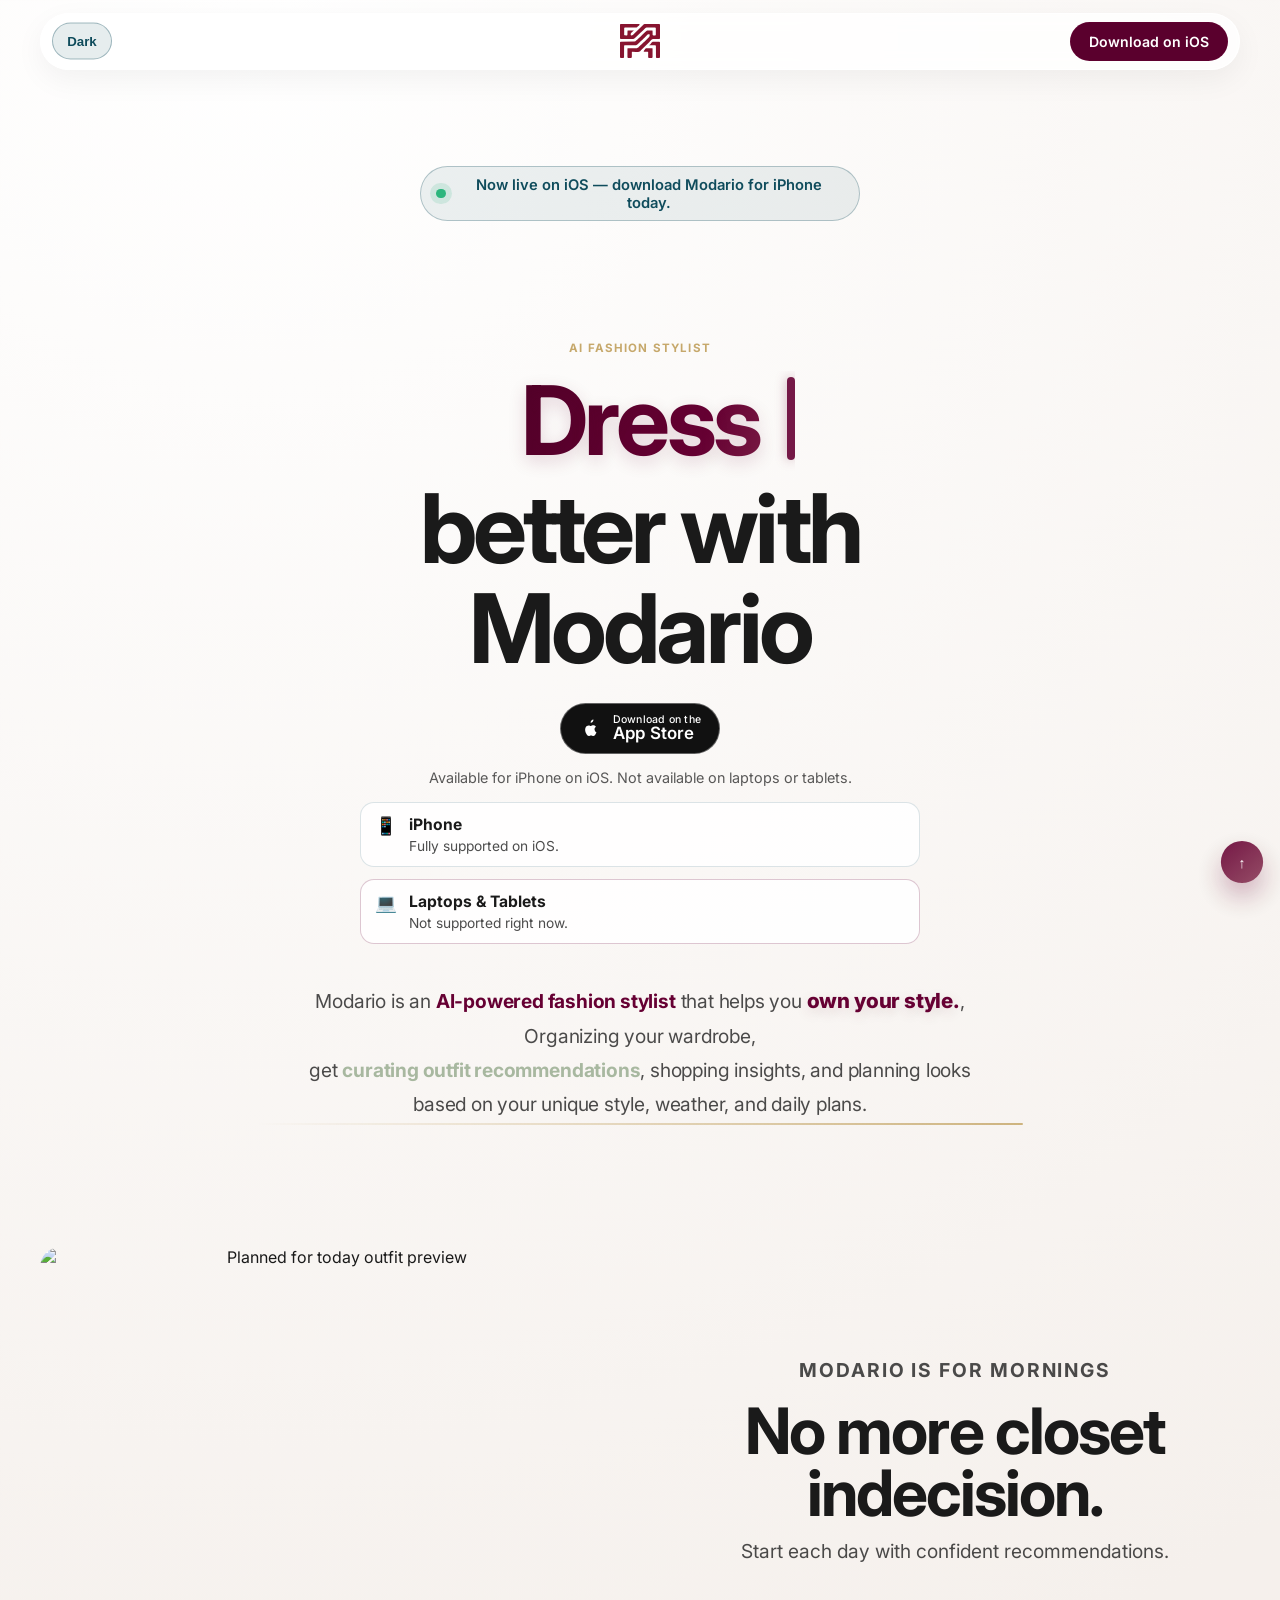
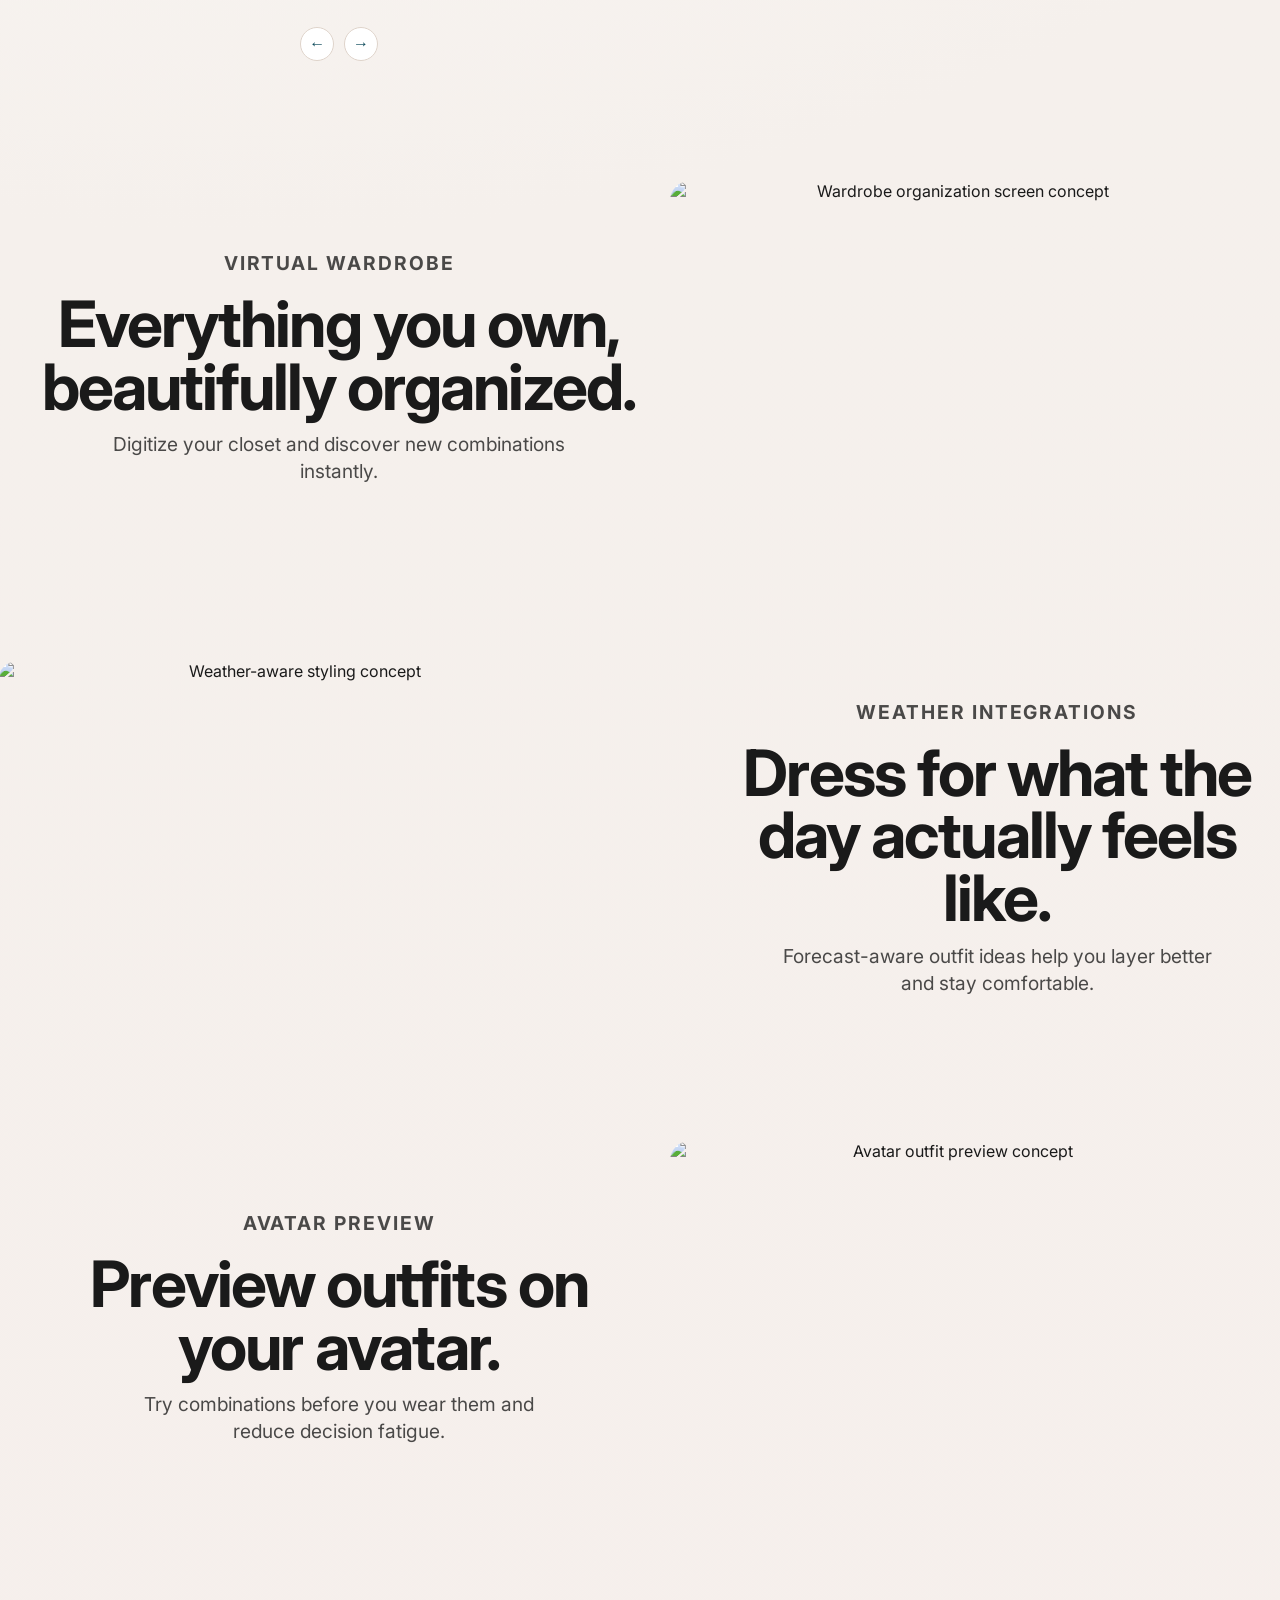
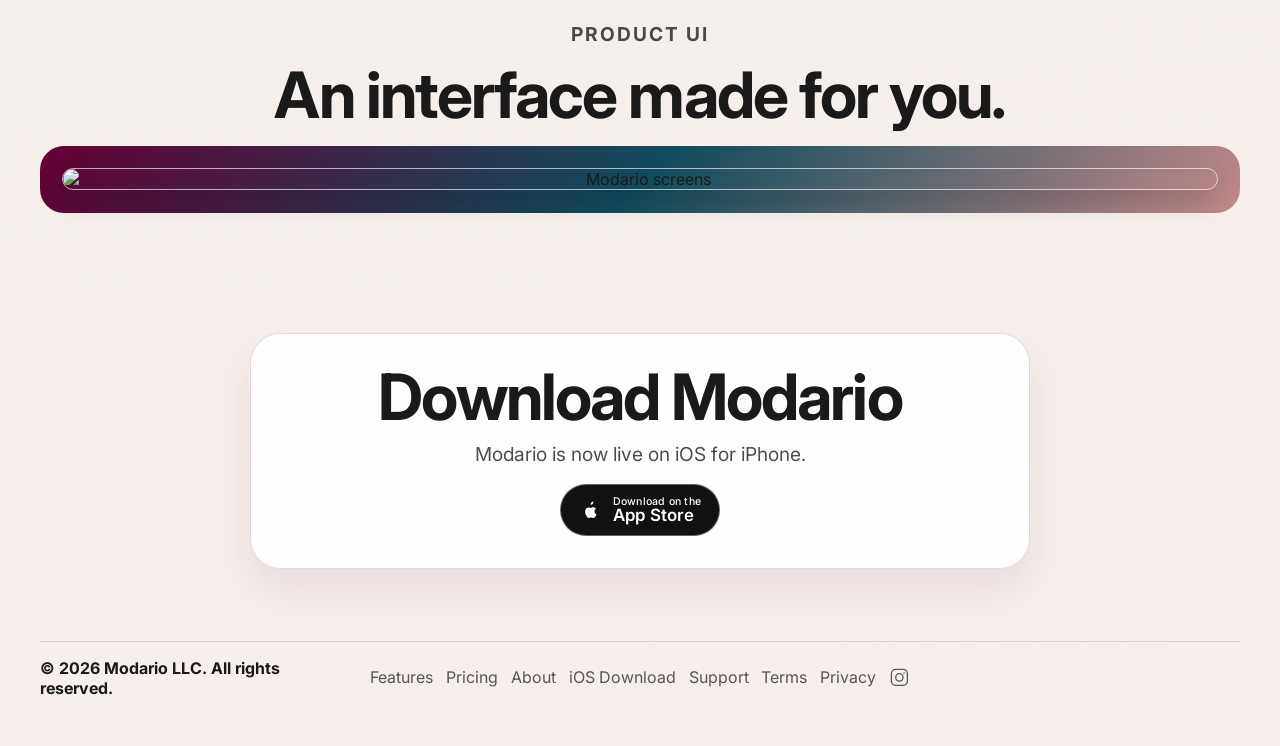
==== index.html @ 9dc77d95 "Refresh iOS download design and point CTAs to direct app link" ====
<!doctype html>
<html lang="en">
  <head>
    <meta charset="UTF-8" />
    <meta name="viewport" content="width=device-width, initial-scale=1.0" />
    <title>Modario — Style with Confidence</title>
    <meta name="description" content="AI-powered outfit planner and wardrobe assistant. Plan outfits, organize your wardrobe, and discover your style with Modario." />
    <link rel="canonical" href="https://www.modario.io/" />
    <meta property="og:type" content="website" />
    <meta property="og:title" content="Modario — Style with Confidence" />
    <meta property="og:description" content="AI-powered outfit planner and wardrobe assistant. Plan outfits, organize your wardrobe, and discover your style with Modario." />
    <meta property="og:url" content="https://www.modario.io/" />
    <meta property="og:image" content="https://www.modario.io/assets/modario-mark.svg" />
    <meta name="twitter:card" content="summary_large_image" />
    <meta name="twitter:title" content="Modario — Style with Confidence" />
    <meta name="twitter:description" content="AI-powered outfit planner and wardrobe assistant. Plan outfits, organize your wardrobe, and discover your style with Modario." />
    <meta name="twitter:image" content="https://www.modario.io/assets/modario-mark.svg" />
    <link rel="preconnect" href="https://fonts.googleapis.com" />
    <link rel="preconnect" href="https://fonts.gstatic.com" crossorigin />
    <link href="https://fonts.googleapis.com/css2?family=Inter:wght@400;500;600;700;800&display=swap" rel="stylesheet" />
    <link rel="icon" href="assets/favicon.svg" type="image/svg+xml" />
    <link rel="apple-touch-icon" href="assets/favicon.svg" />
    <link rel="stylesheet" href="styles.css" />
    <script type="application/ld+json">
      {
        "@context": "https://schema.org",
        "@type": "Organization",
        "name": "Modario",
        "url": "https://www.modario.io/",
        "logo": "https://www.modario.io/assets/modario-mark.svg",
        "email": "support@modario.io"
      }
    </script>
    <script type="application/ld+json">
      {
        "@context": "https://schema.org",
        "@type": "WebSite",
        "name": "Modario",
        "url": "https://www.modario.io/",
        "potentialAction": {
          "@type": "SearchAction",
          "target": "https://www.modario.io/features.html"
        }
      }
    </script>
    <script type="application/ld+json">
      {
        "@context": "https://schema.org",
        "@type": "SoftwareApplication",
        "name": "Modario",
        "applicationCategory": "LifestyleApplication",
        "operatingSystem": "iOS",
        "description": "Modario helps users plan outfits with weather-aware recommendations and a virtual wardrobe.",
        "url": "https://www.modario.io/"
      }
    </script>
  </head>
  <body>
    <header class="floating-header">
      <a class="header-brand" href="index.html" aria-label="Modario home">
        <img src="assets/modario-mark.svg" alt="Modario" />
      </a>
      <div class="header-controls">
        <button type="button" class="theme-toggle" data-theme-toggle aria-label="Switch to dark theme" aria-pressed="false">Dark</button>
        <a class="header-cta" href="https://apps.apple.com/us/app/modario/id6747510932" target="_blank" rel="noopener noreferrer">Download on iOS</a>
      </div>
    </header>

    <button type="button" class="back-to-top-fab" id="back-to-top" aria-label="Back to top">↑</button>
    <div class="ambient-bg-layer" aria-hidden="true">
      <img
        class="ambient-bg-image ambient-bg-image--one"
        src="https://bcaajafisvrttvinjfad.supabase.co/storage/v1/object/public/bucket-modario/Welcome-Pages/screen-2/welcome1.png?quality=30"
        alt=""
        loading="lazy"
        decoding="async"
        fetchpriority="low"
      />
      <img
        class="ambient-bg-image ambient-bg-image--two"
        src="https://bcaajafisvrttvinjfad.supabase.co/storage/v1/object/public/bucket-modario/Welcome-Pages/screen-3/welcome1.png?quality=30"
        alt=""
        loading="lazy"
        decoding="async"
        fetchpriority="low"
      />
      <img
        class="ambient-bg-image ambient-bg-image--three"
        src="https://bcaajafisvrttvinjfad.supabase.co/storage/v1/object/public/bucket-modario/Welcome-Pages/screen-1/welcome1.png?quality=50"
        alt=""
        loading="lazy"
        decoding="async"
        fetchpriority="low"
      />
      <img
        class="ambient-bg-image ambient-bg-image--four"
        src="https://bcaajafisvrttvinjfad.supabase.co/storage/v1/object/public/bucket-modario/Onboarding-Avatar-Cards/m11/white.png?quality=20"
        alt=""
        loading="lazy"
        decoding="async"
        fetchpriority="low"
      />
      <img
        class="ambient-bg-image ambient-bg-image--five"
        src="https://bcaajafisvrttvinjfad.supabase.co/storage/v1/object/public/bucket-modario/avatars/v1/female/tan/plus-size.png?quality=20"
        alt=""
        loading="lazy"
        decoding="async"
        fetchpriority="low"
      />
      <img
        class="ambient-bg-image ambient-bg-image--six"
        src="https://bcaajafisvrttvinjfad.supabase.co/storage/v1/object/public/bucket-modario/avatars/v1/female/fair/average.png?quality=20"
        alt=""
        loading="lazy"
        decoding="async"
        fetchpriority="low"
      />
    </div>

    <main>
      <section class="launch-banner reveal" aria-label="Launch status">
        <p><span class="launch-dot" aria-hidden="true"></span>Now live on iOS — download Modario for iPhone today.</p>
      </section>

      <section class="hero reveal" id="hero" aria-labelledby="hero-title">
        <p class="eyebrow feature-label-gold">AI Fashion Stylist</p>
        <h1 id="hero-title" class="hero-title"><span class="type-style">Dress</span><span class="with-modario">better with Modario</span></h1>
        <div class="hero-cta-row">
          <a class="btn app-store-badge" href="https://apps.apple.com/us/app/modario/id6747510932" target="_blank" rel="noopener noreferrer" aria-label="Download Modario on the App Store">
            <svg viewBox="0 0 24 24" aria-hidden="true" focusable="false">
              <path d="M16.71 13.45c.02 2.25 2 3 2.02 3.01-.02.05-.31 1.07-1.03 2.13-.62.92-1.27 1.84-2.29 1.86-1 .02-1.32-.59-2.46-.59-1.15 0-1.5.57-2.43.61-1 .04-1.74-.99-2.37-1.91-1.3-1.89-2.3-5.34-.96-7.67.66-1.16 1.84-1.89 3.12-1.91.97-.02 1.89.66 2.46.66.57 0 1.63-.81 2.75-.69.47.02 1.79.19 2.64 1.43-.07.04-1.58.92-1.56 3.07ZM14.72 4.98c.52-.63.87-1.51.77-2.38-.75.03-1.67.5-2.2 1.13-.48.56-.9 1.45-.79 2.3.83.06 1.69-.42 2.22-1.05Z" />
            </svg>
            <span><strong>Download on the</strong>App Store</span>
          </a>
          <a class="btn secondary is-invisible" href="support.html" aria-hidden="true" tabindex="-1">Support Development</a>
        </div>
        <p class="availability-note">Available for iPhone on iOS. Not available on laptops or tablets.</p>
        <div class="device-availability" aria-label="Supported devices">
          <article class="device-chip device-chip--supported">
            <span class="device-icon" aria-hidden="true">📱</span>
            <div>
              <h3>iPhone</h3>
              <p>Fully supported on iOS.</p>
            </div>
          </article>
          <article class="device-chip device-chip--unsupported">
            <span class="device-icon" aria-hidden="true">💻</span>
            <div>
              <h3>Laptops & Tablets</h3>
              <p>Not supported right now.</p>
            </div>
          </article>
        </div>
      </section>

      <section class="modario-intro reveal" aria-labelledby="modario-intro-title">
        <h2 id="modario-intro-title" class="sr-only">What Modario Does</h2>
        <p class="modario-intro-animated">
          <span class="intro-line">
            Modario is an <span class="intro-highlight-burgundy">AI-powered fashion stylist</span> that helps you
            <span class="intro-emphasis">own your style.</span>,
          </span>
          <span class="intro-line">Organizing your wardrobe,</span>
          <span class="intro-line">
            get <span class="intro-highlight-green">curating outfit recommendations</span>, shopping insights, and planning looks
          </span>
          <span class="intro-line">based on your unique style, weather, and daily plans.</span>
        </p>
      </section>

      <section class="story reveal mornings-layout" aria-labelledby="mornings-title">
        <div class="story-copy">
          <p class="eyebrow feature-label-gold">Modario is for Mornings</p>
          <h2 id="mornings-title">No more closet indecision.</h2>
          <p>Start each day with confident recommendations.</p>
        </div>
        <div class="story-visual mornings-gallery card-lift js-loop-gallery" aria-label="Outfit previews">
          <div class="mornings-gallery-track js-loop-track" id="mornings-gallery-track">
            <figure class="mornings-gallery-item"><img src="https://bcaajafisvrttvinjfad.supabase.co/storage/v1/object/public/bucket-modario/UI/waitlist/gym.png?quality=50" alt="Planned for today outfit preview" /></figure>
            <figure class="mornings-gallery-item"><img src="https://bcaajafisvrttvinjfad.supabase.co/storage/v1/object/public/bucket-modario/UI/waitlist/date.png?quality=40" alt="Next date outfit preview" /></figure>
            <figure class="mornings-gallery-item"><img src="https://bcaajafisvrttvinjfad.supabase.co/storage/v1/object/public/bucket-modario/UI/waitlist/official.png?quality=40" alt="Office outfit preview" /></figure>
          </div>
          <div class="mornings-gallery-controls" aria-label="Scroll outfit previews">
            <button type="button" class="gallery-btn" data-scroll="prev" aria-label="Scroll left">←</button>
            <button type="button" class="gallery-btn" data-scroll="next" aria-label="Scroll right">→</button>
          </div>
        </div>
      </section>

      <section class="story reveal feature-story" id="features" aria-labelledby="wardrobe-title">
        <div class="story-copy">
          <p class="eyebrow feature-label-gold">Virtual Wardrobe</p>
          <h2 id="wardrobe-title">Everything you own, beautifully organized.</h2>
          <p>Digitize your closet and discover new combinations instantly.</p>
        </div>
        <div class="story-visual card-lift">
          <img src="https://images.unsplash.com/photo-1445205170230-053b83016050?auto=format&fit=crop&w=1200&q=80" alt="Wardrobe organization screen concept" />
        </div>
      </section>

      <section class="story reveal reverse feature-story" aria-labelledby="weather-title">
        <div class="story-copy">
          <p class="eyebrow feature-label-gold">Weather Integrations</p>
          <h2 id="weather-title">Dress for what the day actually feels like.</h2>
          <p>Forecast-aware outfit ideas help you layer better and stay comfortable.</p>
        </div>
        <div class="story-visual card-lift">
          <img src="https://images.unsplash.com/photo-1499346030926-9a72daac6c63?auto=format&fit=crop&w=1200&q=80" alt="Weather-aware styling concept" />
        </div>
      </section>

      <section class="story reveal feature-story" aria-labelledby="avatar-title">
        <div class="story-copy">
          <p class="eyebrow feature-label-gold">Avatar Preview</p>
          <h2 id="avatar-title">Preview outfits on your avatar.</h2>
          <p>Try combinations before you wear them and reduce decision fatigue.</p>
        </div>
        <div class="story-visual card-lift">
          <img src="https://images.unsplash.com/photo-1483985988355-763728e1935b?auto=format&fit=crop&w=1200&q=80" alt="Avatar outfit preview concept" />
        </div>
      </section>

      <section class="product-ui reveal" id="product-ui" aria-labelledby="product-ui-title">
        <p class="eyebrow feature-label-gold">Product UI</p>
        <h2 id="product-ui-title">An interface made for you.</h2>
        <div class="ui-gradient-card card-lift">
          <img class="product-ui-image" src="https://bcaajafisvrttvinjfad.supabase.co/storage/v1/object/public/bucket-modario/UI/waitlist/ui.png?quality=50" alt="Modario screens" />
        </div>
      </section>

      <section class="final-cta reveal" aria-labelledby="download-title">
        <h2 id="download-title">Download Modario</h2>
        <p>Modario is now live on iOS for iPhone.</p>
        <a class="btn app-store-badge" href="https://apps.apple.com/us/app/modario/id6747510932" target="_blank" rel="noopener noreferrer" aria-label="Download Modario on the App Store">
          <svg viewBox="0 0 24 24" aria-hidden="true" focusable="false">
            <path d="M16.71 13.45c.02 2.25 2 3 2.02 3.01-.02.05-.31 1.07-1.03 2.13-.62.92-1.27 1.84-2.29 1.86-1 .02-1.32-.59-2.46-.59-1.15 0-1.5.57-2.43.61-1 .04-1.74-.99-2.37-1.91-1.3-1.89-2.3-5.34-.96-7.67.66-1.16 1.84-1.89 3.12-1.91.97-.02 1.89.66 2.46.66.57 0 1.63-.81 2.75-.69.47.02 1.79.19 2.64 1.43-.07.04-1.58.92-1.56 3.07ZM14.72 4.98c.52-.63.87-1.51.77-2.38-.75.03-1.67.5-2.2 1.13-.48.56-.9 1.45-.79 2.3.83.06 1.69-.42 2.22-1.05Z" />
          </svg>
          <span><strong>Download on the</strong>App Store</span>
        </a>
      </section>

    </main>

    <footer>
      <span>© 2026 Modario LLC. All rights reserved.</span>
      <nav aria-label="Footer">
        <a href="features.html">Features</a>
        <a href="pricing.html">Pricing</a>
        <a href="about.html">About</a>
        <a href="https://apps.apple.com/us/app/modario/id6747510932" target="_blank" rel="noopener noreferrer">iOS Download</a>
        <a href="support.html">Support</a>
        <a href="terms.html">Terms</a>
        <a href="privacy.html">Privacy</a>
        <a
          class="footer-instagram-link"
          href="https://www.instagram.com/modario.io?utm_source=ig_web_button_share_sheet&amp;igsh=ZDNlZDc0MzIxNw=="
          target="_blank"
          rel="noopener noreferrer"
          aria-label="Follow Modario on Instagram"
        >
          <svg viewBox="0 0 24 24" aria-hidden="true" focusable="false">
            <path d="M7.75 2h8.5A5.75 5.75 0 0 1 22 7.75v8.5A5.75 5.75 0 0 1 16.25 22h-8.5A5.75 5.75 0 0 1 2 16.25v-8.5A5.75 5.75 0 0 1 7.75 2m0 1.5A4.25 4.25 0 0 0 3.5 7.75v8.5A4.25 4.25 0 0 0 7.75 20.5h8.5a4.25 4.25 0 0 0 4.25-4.25v-8.5A4.25 4.25 0 0 0 16.25 3.5h-8.5M17.25 6a.88.88 0 1 1 0 1.75.88.88 0 0 1 0-1.75M12 7a5 5 0 1 1 0 10 5 5 0 0 1 0-10m0 1.5a3.5 3.5 0 1 0 0 7 3.5 3.5 0 0 0 0-7Z" />
          </svg>
        </a>
      </nav>
    </footer>
    <script type="module">
      const loopGalleryTracks = document.querySelectorAll('.js-loop-track');
      const featureStories = document.querySelectorAll('.feature-story');
      const backToTopButton = document.getElementById('back-to-top');
      const floatingHeader = document.querySelector('.floating-header');
      const ambientBgImages = document.querySelectorAll('.ambient-bg-image');

      if (backToTopButton && floatingHeader) {
        const updateBackToTopVisibility = () => {
          const isScrolled = window.scrollY > 120;
          floatingHeader.classList.toggle('is-scrolled', isScrolled);
          document.body.classList.toggle('is-scrolled', isScrolled);
        };

        window.addEventListener('scroll', updateBackToTopVisibility, { passive: true });
        updateBackToTopVisibility();
        backToTopButton.addEventListener('click', () => window.scrollTo({ top: 0, behavior: 'smooth' }));
      }

      if (ambientBgImages.length) {
        const prefersReducedMotion = window.matchMedia('(prefers-reduced-motion: reduce)').matches;
        const updateAmbientMotion = (time = 0) => {
          const scrollOffset = window.scrollY || 0;
          ambientBgImages.forEach((image, index) => {
            const speed = Number.parseFloat(image.dataset.scrollSpeed) || (index + 1) * 0.04;
            const phase = Number.parseFloat(image.dataset.motionPhase) || 0;
            const motionRange = Number.parseFloat(image.dataset.motionRange) || 0;
            const driftX = prefersReducedMotion ? 0 : Math.sin(time * 0.00045 + phase) * motionRange;
            const driftY = prefersReducedMotion ? 0 : Math.cos(time * 0.00033 + phase) * (motionRange * 1.35);
            image.style.setProperty('--ambient-offset', `${scrollOffset * speed}px`);
            image.style.setProperty('--ambient-drift-x', `${driftX.toFixed(2)}px`);
            image.style.setProperty('--ambient-drift-y', `${driftY.toFixed(2)}px`);
          });
          window.requestAnimationFrame(updateAmbientMotion);
        };

        ambientBgImages.forEach((image, index) => {
          image.dataset.scrollSpeed = (0.028 + index * 0.018).toFixed(3);
          image.dataset.motionPhase = (index * 1.45 + 0.6).toFixed(3);
          image.dataset.motionRange = (6 + index * 2).toFixed(3);
        });
        window.requestAnimationFrame(updateAmbientMotion);
      }

      loopGalleryTracks.forEach((track) => {
        const gallery = track.closest('.js-loop-gallery');
        if (!gallery) return;

        const scrollButtons = gallery.querySelectorAll('.gallery-btn');
        const originalSlides = Array.from(track.children);
        const cloneCount = originalSlides.length;

        originalSlides.forEach((slide) => {
          const clone = slide.cloneNode(true);
          clone.setAttribute('aria-hidden', 'true');
          track.appendChild(clone);
        });

        const getSlideWidth = () => {
          const gapValue = Number.parseFloat(window.getComputedStyle(track).columnGap) || 0;
          return track.clientWidth + gapValue;
        };

        const goToIndex = (index, behavior = 'smooth') => track.scrollTo({ left: getSlideWidth() * index, behavior });
        const getCurrentIndex = () => Math.round(track.scrollLeft / getSlideWidth()) % cloneCount;

        scrollButtons.forEach((button) => {
          button.addEventListener('click', () => {
            const direction = button.dataset.scroll;
            const currentIndex = getCurrentIndex();
            const nextIndex = direction === 'next' ? currentIndex + 1 : currentIndex - 1;
            if (nextIndex >= cloneCount) return goToIndex(0, 'auto');
            if (nextIndex < 0) return goToIndex(cloneCount - 1, 'auto');
            goToIndex(nextIndex);
          });
        });
      });

      if ('IntersectionObserver' in window) {
        const featureObserver = new IntersectionObserver(
          (entries) => {
            entries.forEach((entry) => {
              entry.target.classList.toggle('is-active', entry.isIntersecting);
            });
          },
          {
            threshold: 0.45,
            rootMargin: '-8% 0px -8% 0px',
          }
        );

        featureStories.forEach((story) => featureObserver.observe(story));
      } else {
        featureStories.forEach((story) => story.classList.add('is-active'));
      }
    </script>
    <script src="theme-toggle.js"></script>
  </body>
</html>
---- styles.css ----
:root {
  --burgundy: #660033;
  --teal: #0f4c5c;
  --cream: #f5f0ec;
  --charcoal: #1a1a1a;
  --dusty-rose: #c48a8a;
  --sage: #a8b8a0;
  --gold: #c6a86b;
  --rose: var(--dusty-rose);
  --line: #ded3ca;
  --shadow: 0 10px 30px rgba(0, 0, 0, 0.05);
  --text-primary: #1a1a1a;
  --text-secondary: rgba(26, 26, 26, 0.78);
}

* {
  box-sizing: border-box;
}

html {
  scroll-behavior: smooth;
}

body {
  margin: 0;
  background: radial-gradient(circle at 20% 0%, #fff 0%, var(--cream) 45%, #f6efec 100%);
  color: var(--text-primary);
  font-family: 'Inter', -apple-system, BlinkMacSystemFont, 'Segoe UI', sans-serif;
  position: relative;
  overflow-x: clip;
}

main,
footer,
.floating-header {
  width: min(1120px, calc(100% - 1.5rem));
  margin: 0 auto;
}

.floating-header {
  position: sticky;
  top: 0.8rem;
  z-index: 30;
  display: flex;
  justify-content: center;
  align-items: center;
  margin-top: 0.8rem;
  padding: 0.5rem 0.7rem;
  border-radius: 999px;
  background: rgba(255, 255, 255, 0.78);
  border: 1px solid rgba(255, 255, 255, 0.95);
  box-shadow: var(--shadow);
  backdrop-filter: blur(8px);
  min-height: 56px;
  overflow: hidden;
}






.header-brand {
  position: absolute;
  left: 50%;
  transform: translateX(-50%);
  display: inline-flex;
  align-items: center;
  justify-content: center;
  width: min(176px, 42vw);
  max-height: 34px;
}

.header-brand img {
  width: auto;
  max-width: 100%;
  max-height: 34px;
  height: 100%;
  display: block;
}

.back-to-top-fab {
  animation: fab-pulse 2.4s ease-in-out infinite;
  position: fixed;
  right: 1rem;
  bottom: calc(1rem + env(safe-area-inset-bottom));
  z-index: 140;
  min-width: 44px;
  height: 44px;
  padding: 0 10px;
  border: 0;
  border-radius: 999px;
  background: linear-gradient(140deg, #660033, #8a3b57);
  color: #fff;
  font-size: 0.95rem;
  font-weight: 700;
  box-shadow: 0 14px 28px rgba(102, 0, 51, 0.32);
  display: grid;
  place-items: center;
  cursor: pointer;
  opacity: 0.9;
  transform: translateY(0) scale(0.96);
  pointer-events: auto;
  transition: transform 260ms cubic-bezier(.2,.8,.2,1), opacity 220ms ease, box-shadow 260ms ease;
}

.back-to-top-fab::before {
  content: '';
  position: absolute;
  inset: -6px;
  border-radius: inherit;
  border: 2px solid rgba(138, 59, 87, 0.28);
  transform: scale(0.82);
  opacity: 0;
  transition: transform 260ms ease, opacity 260ms ease;
}

body.is-scrolled .back-to-top-fab {
  animation: fab-pulse 2.4s ease-in-out infinite;
  opacity: 1;
  transform: translateY(-2px) scale(1);
  pointer-events: auto;
  box-shadow: 0 18px 34px rgba(102, 0, 51, 0.4);
}

body.is-scrolled .back-to-top-fab::before {
  opacity: 1;
  transform: scale(1);
}

.back-to-top-fab:active {
  transform: translateY(0) scale(0.95);
}
.header-cta {
  text-decoration: none;
  color: #fff;
  background: #5a002d;
  border: 1px solid rgba(102, 0, 51, 0.36);
  border-radius: 999px;
  padding: 10px 16px;
  font-weight: 600;
  font-size: 0.88rem;
}

.header-cta:hover {
  background: #4d0026;
}

.header-controls {
  margin-left: auto;
  display: inline-flex;
  align-items: center;
  gap: 0.5rem;
}

.theme-toggle {
  position: absolute;
  left: 0.7rem;
  top: 50%;
  transform: translateY(-50%);
  z-index: 1;
  border: 1px solid rgba(15, 76, 92, 0.35);
  background: rgba(15, 76, 92, 0.1);
  color: var(--teal);
  border-radius: 999px;
  padding: 10px 14px;
  font-size: 0.83rem;
  font-weight: 600;
  cursor: pointer;
}

main {
  padding: 4rem 0 4.5rem;
  position: relative;
  z-index: 2;
}

.ambient-bg-layer {
  position: fixed;
  inset: 0;
  pointer-events: none;
  z-index: 0;
  overflow: clip;
}

.ambient-bg-image {
  --ambient-offset: 0px;
  --ambient-drift-x: 0px;
  --ambient-drift-y: 0px;
  position: absolute;
  width: clamp(140px, 22vw, 300px);
  max-width: 30vw;
  opacity: 0.21;
  filter: saturate(0.74) blur(1.8px);
  border-radius: 34px;
  transform: translate3d(var(--ambient-drift-x), calc((var(--ambient-offset) * -1) + var(--ambient-drift-y)), 0) scale(1.02);
  transition: opacity 320ms ease, transform 420ms ease-out;
  mix-blend-mode: multiply;
  will-change: transform;
}

.ambient-bg-image--one {
  top: 11vh;
  right: -8vw;
}

.ambient-bg-image--two {
  top: 41vh;
  left: -11vw;
}

.ambient-bg-image--three {
  top: 72vh;
  right: 8vw;
}

.ambient-bg-image--four {
  top: 24vh;
  left: 18vw;
}

.ambient-bg-image--five {
  top: 58vh;
  right: 28vw;
}

.ambient-bg-image--six {
  top: 84vh;
  left: 26vw;
}

.support-hero {
  margin-top: 4.25rem;
}

.support-hero h1 {
  font-size: clamp(2.5rem, 13vw, 4.2rem);
  letter-spacing: -0.04em;
}

.support-hero p,
.support-card p,
.support-faq p {
  margin-top: 0.85rem;
  font-size: clamp(1rem, 3vw, 1.12rem);
  line-height: 1.5;
  color: var(--text-secondary);
}

.support-card,
.support-faq {
  max-width: 780px;
  margin-inline: auto;
  border-radius: 26px;
  background: rgba(255, 255, 255, 0.92);
  border: 1px solid rgba(102, 0, 51, 0.16);
  box-shadow: 0 20px 40px rgba(102, 0, 51, 0.08);
  padding: 1.8rem 1.15rem;
}

.support-card {
  margin-top: 2rem;
}

.support-card h2,
.support-faq h2 {
  font-size: clamp(1.6rem, 6.8vw, 2.4rem);
  line-height: 1.05;
}

.pricing-table-wrap {
  margin-top: 1rem;
  overflow-x: auto;
}

.pricing-table {
  width: 100%;
  border-collapse: collapse;
  text-align: left;
  background: rgba(255, 255, 255, 0.85);
  border: 1px solid var(--line);
  border-radius: 14px;
  overflow: hidden;
}

.pricing-table th,
.pricing-table td {
  padding: 0.75rem 0.8rem;
  border-bottom: 1px solid var(--line);
  font-size: 0.95rem;
}

.pricing-table thead th {
  font-size: 0.9rem;
  text-transform: uppercase;
  letter-spacing: 0.03em;
  color: var(--teal);
  background: rgba(15, 76, 92, 0.08);
}

.pricing-table tbody tr:last-child th,
.pricing-table tbody tr:last-child td {
  border-bottom: 0;
}

.support-email {
  color: var(--burgundy);
  font-weight: 700;
  text-decoration: none;
  border-bottom: 1px solid rgba(102, 0, 51, 0.26);
}

.support-email:hover {
  color: #4d0026;
  border-bottom-color: rgba(77, 0, 38, 0.44);
}

.support-faq {
  margin-top: 1.3rem;
  text-align: left;
}

.support-faq .eyebrow,
.support-faq h2 {
  text-align: center;
}

.faq-list {
  margin-top: 1.2rem;
  display: grid;
  gap: 0.75rem;
}

.faq-item {
  border: 1px solid var(--line);
  border-radius: 16px;
  background: #fff;
  box-shadow: 0 10px 22px rgba(26, 26, 26, 0.04);
  overflow: hidden;
}

.faq-item summary {
  list-style: none;
  cursor: pointer;
  padding: 1rem 1rem;
  font-size: 1rem;
  font-weight: 600;
  color: var(--charcoal);
  display: flex;
  align-items: center;
  justify-content: space-between;
  gap: 0.6rem;
}

.faq-item summary::-webkit-details-marker {
  display: none;
}

.faq-item summary::after {
  content: '+';
  color: var(--dusty-rose);
  font-size: 1.2rem;
  line-height: 1;
  font-weight: 600;
}

.faq-item[open] summary::after {
  content: '−';
}

.faq-item p {
  margin: 0;
  padding: 0 1rem 1rem;
  font-size: 0.97rem;
}

.faq-item summary:focus-visible {
  outline: 2px solid rgba(196, 138, 138, 0.6);
  outline-offset: -2px;
}

section {
  margin-top: 6rem;
  text-align: center;
}

.eyebrow {
  margin: 0 0 1rem;
  text-transform: uppercase;
  letter-spacing: 0.1em;
  font-size: 0.72rem;
  font-weight: 700;
  color: var(--dusty-rose);
}

.feature-label-gold {
  color: var(--gold);
}

.legal-doc h2,
.legal-doc h3 {
  color: var(--charcoal);
}


h1,
h2,
h3,
p {
  margin: 0;
}

h1 {
  font-size: clamp(3rem, 14vw, 6rem);
  letter-spacing: -0.04em;
  line-height: 1.04;
}

.hero-title {
  margin-inline: auto;
  max-width: 10ch;
}

.hero-title span {
  display: block;
}

.type-style {
  position: relative;
  display: inline-block;
  width: 5ch;
  margin-inline: auto;
  white-space: nowrap;
  overflow: hidden;
  padding-bottom: 0.08em;
  background: linear-gradient(110deg, #4d0026 0%, #660033 40%, #c48a8a 100%);
  background-size: 180% 100%;
  -webkit-background-clip: text;
  background-clip: text;
  color: transparent;
  text-shadow: 0 6px 18px rgba(102, 0, 51, 0.16);
  animation:
    typing-style 1.35s steps(5, end) 0.1s 1 both,
    shimmer-style 4s ease-in-out 1.6s infinite alternate;
}

.type-style::after {
  content: '';
  position: absolute;
  top: 0.06em;
  right: 0;
  width: 0.08em;
  height: 0.86em;
  border-radius: 999px;
  background: rgba(102, 0, 51, 0.9);
  box-shadow: 0 0 12px rgba(138, 59, 87, 0.4);
  animation: caret-glow 900ms step-end infinite;
}

.with-modario {
  white-space: normal;
}

h2 {
  font-size: clamp(2rem, 9vw, 4rem);
  letter-spacing: -0.03em;
  line-height: 0.98;
}

h3 {
  font-size: 1.2rem;
}

h3 {
  color: var(--gold);
}

.hero-subtext,
.story-copy p,
.product-ui > p,
.social-proof > p,
.feature-strip > p,
.final-cta > p,
.feature p,
.testimonial p {
  margin-top: 0.8rem;
  font-size: clamp(1.02rem, 3.3vw, 1.2rem);
  line-height: 1.4;
  color: var(--text-secondary);
  max-width: 38ch;
  margin-left: auto;
  margin-right: auto;
}

.hero-cta-row {
  margin-top: 1.5rem;
  display: flex;
  flex-direction: column;
  gap: 0.75rem;
  align-items: center;
  justify-content: center;
}

.launch-banner {
  margin-top: 2rem;
}

.launch-banner p {
  margin-inline: auto;
  max-width: 44ch;
  display: inline-flex;
  align-items: center;
  gap: 0.5rem;
  padding: 0.55rem 0.95rem;
  border-radius: 999px;
  border: 1px solid rgba(15, 76, 92, 0.28);
  background: rgba(15, 76, 92, 0.08);
  color: var(--teal);
  font-size: 0.92rem;
  font-weight: 600;
}

.launch-dot {
  width: 0.6rem;
  height: 0.6rem;
  border-radius: 999px;
  background: #2cb67d;
  box-shadow: 0 0 0 6px rgba(44, 182, 125, 0.15);
}

.modario-intro {
  margin-top: 2rem;
  max-width: 860px;
  margin-inline: auto;
  padding: 0.5rem 0.25rem;
}

.modario-intro p {
  margin: 0;
  font-size: clamp(1.04rem, 2.5vw, 1.2rem);
  line-height: 1.6;
  color: var(--text-secondary);
}

.modario-intro-animated {
  position: relative;
  display: grid;
  gap: 0.2rem;
  text-wrap: pretty;
  font-size: clamp(1.08rem, 2.7vw, 1.24rem);
  letter-spacing: -0.01em;
  animation: intro-fade-up 900ms ease-out 120ms both;
}

.modario-intro-animated::after {
  content: '';
  position: absolute;
  left: 5%;
  right: 5%;
  bottom: -0.35rem;
  height: 2px;
  border-radius: 999px;
  background: linear-gradient(90deg, rgba(198, 168, 107, 0), rgba(198, 168, 107, 0.85), rgba(198, 168, 107, 0));
  background-size: 200% 100%;
  animation: intro-shimmer 4.5s ease-in-out infinite;
}

.intro-line {
  display: block;
  opacity: 0;
  transform: translateY(10px);
  animation: intro-line-reveal 650ms ease forwards;
}

.intro-line:nth-child(1) {
  animation-delay: 140ms;
}

.intro-line:nth-child(2) {
  animation-delay: 290ms;
}

.intro-line:nth-child(3) {
  animation-delay: 430ms;
}

.intro-line:nth-child(4) {
  animation-delay: 560ms;
}

.intro-highlight-burgundy {
  color: var(--burgundy);
  font-weight: 700;
}

.intro-highlight-green {
  color: var(--sage);
  font-weight: 700;
}

.intro-emphasis {
  font-size: 1.08em;
  font-weight: 800;
  color: var(--burgundy);
  text-shadow: 0 4px 14px rgba(102, 0, 51, 0.16);
  animation: intro-word-pop 2.8s ease-in-out infinite;
}

.btn,
.waitlist-form button {
  text-decoration: none;
  border-radius: 999px;
  padding: 14px 26px;
  font-weight: 600;
  font-size: 1rem;
  border: 1px solid transparent;
  text-align: center;
}

.btn {
  display: inline-flex;
  align-items: center;
  justify-content: center;
}

.btn.primary,
.waitlist-form button {
  background: var(--burgundy);
  color: #fff;
}

.btn.secondary {
  background: rgba(15, 76, 92, 0.1);
  color: var(--teal);
  border-color: rgba(15, 76, 92, 0.4);
}

.btn.is-disabled {
  opacity: 0.6;
  pointer-events: none;
  cursor: not-allowed;
}

.btn.is-invisible {
  display: none;
}

.app-store-badge {
  gap: 0.72rem;
  background: #111;
  color: #fff;
  border-color: rgba(255, 255, 255, 0.34);
  padding: 0.65rem 1.15rem;
}

.app-store-badge svg {
  width: 1.4rem;
  height: 1.4rem;
  fill: currentColor;
  flex-shrink: 0;
}

.app-store-badge span {
  display: inline-flex;
  flex-direction: column;
  text-align: left;
  line-height: 1.05;
  letter-spacing: 0.01em;
}

.app-store-badge span strong {
  font-size: 0.66rem;
  font-weight: 500;
  letter-spacing: 0.02em;
}

.app-store-badge span {
  font-size: 1.06rem;
  font-weight: 600;
}

.availability-note {
  margin-top: 0.9rem;
  font-size: 0.9rem;
  color: rgba(26, 26, 26, 0.72);
}

.device-availability {
  margin-top: 1rem;
  display: grid;
  gap: 0.7rem;
  max-width: 560px;
  margin-inline: auto;
}

.device-chip {
  border-radius: 14px;
  border: 1px solid rgba(15, 76, 92, 0.15);
  background: rgba(255, 255, 255, 0.85);
  padding: 0.8rem 0.9rem;
  display: grid;
  grid-template-columns: auto 1fr;
  gap: 0.7rem;
  text-align: left;
}

.device-chip .device-icon {
  font-size: 1.1rem;
}

.device-chip h3 {
  margin: 0;
  font-size: 0.98rem;
  color: var(--charcoal);
}

.device-chip p {
  margin-top: 0.2rem;
  font-size: 0.86rem;
  color: var(--text-secondary);
}

.device-chip--unsupported {
  border-color: rgba(102, 0, 51, 0.22);
}

.story,
.product-ui,
.social-proof,
.feature-strip,
.final-cta {
  padding: 0;
  border: 0;
  background: transparent;
  box-shadow: none;
}

.story-visual,
.ui-gradient-card,
.testimonial,
.feature,
.final-cta .waitlist-form {
  margin-top: 1.2rem;
}

.story-visual {
  border-radius: 20px;
  overflow: hidden;
}

.story-visual img {
  width: 100%;
  height: 260px;
  object-fit: cover;
  display: block;
}

.mornings-gallery {
  background: transparent;
  border: 0;
  padding: 0;
}

.mornings-gallery-track {
  display: flex;
  gap: 0.8rem;
  overflow-x: auto;
  scroll-snap-type: x mandatory;
  scroll-behavior: smooth;
  padding-bottom: 0.35rem;
}

.mornings-gallery-track {
  scrollbar-width: none;
}

.mornings-gallery-track::-webkit-scrollbar {
  display: none;
}

.mornings-gallery-item {
  margin: 0;
  min-width: 100%;
  background: transparent;
  border-radius: 20px;
  overflow: hidden;
  border: 0;
  scroll-snap-align: start;
}

.mornings-gallery-item img {
  height: 260px;
}


.mornings-gallery-controls {
  margin-top: 0.9rem;
  display: flex;
  justify-content: center;
  align-items: center;
  gap: 0.6rem;
}

.gallery-btn {
  width: 34px;
  height: 34px;
  border-radius: 999px;
  border: 1px solid var(--line);
  background: rgba(255, 255, 255, 0.95);
  color: var(--teal);
  font-size: 1rem;
  cursor: pointer;
}

.gallery-btn:hover {
  background: rgba(168, 184, 160, 0.28);
}

.ui-gradient-card {
  border-radius: 24px;
  padding: 1.4rem;
  background: linear-gradient(135deg, #660033, #0f4c5c, #c48a8a);
}

.product-ui-image {
  width: 100%;
  display: block;
  border-radius: 18px;
  border: 1px solid rgba(255, 255, 255, 0.65);
  box-shadow: 0 12px 26px rgba(0, 0, 0, 0.16);
}

.testimonial-grid,
.feature-grid {
  margin-top: 1.2rem;
  display: grid;
  gap: 0.85rem;
}

.testimonial-grid {
  display: flex;
  overflow-x: auto;
  scroll-snap-type: x mandatory;
  padding-bottom: 0.3rem;
}

.testimonial-grid {
  scrollbar-width: none;
}

.testimonial-grid::-webkit-scrollbar {
  display: none;
}

.testimonial,
.feature {
  padding: 1rem;
  border-radius: 16px;
  background: #fff;
  border: 1px solid var(--line);
  box-shadow: 0 10px 24px rgba(168, 184, 160, 0.16);
}

.testimonial {
  min-width: 84%;
  scroll-snap-align: start;
}

.testimonial span {
  display: block;
  margin-top: 0.7rem;
  color: rgba(26, 26, 26, 0.64);
  font-size: 0.95rem;
}

.final-cta {
  text-align: center;
  max-width: 780px;
  margin-inline: auto;
  padding: 2rem 1.1rem;
  border-radius: 30px;
  background: rgba(255, 255, 255, 0.92);
  border: 1px solid rgba(102, 0, 51, 0.16);
  box-shadow: 0 20px 40px rgba(102, 0, 51, 0.08);
}


.final-cta p,
.final-cta h2 {
  margin-inline: auto;
}

.final-cta .btn {
  margin-top: 1rem;
}

.waitlist-form {
  margin-top: 1.2rem;
  display: flex;
  flex-direction: column;
  gap: 0.7rem;
  max-width: 620px;
  margin-inline: auto;
}

.waitlist-form input {
  width: 100%;
  border-radius: 999px;
  border: 2px solid rgba(102, 0, 51, 0.28);
  background: #fff;
  padding: 1.05rem 1.2rem;
  font-size: 1.05rem;
  font-weight: 500;
  box-shadow: 0 10px 24px rgba(102, 0, 51, 0.12);
}

.waitlist-form input::placeholder {
  color: rgba(26, 26, 26, 0.56);
}

.waitlist-form input:focus {
  outline: none;
  border-color: var(--sage);
  box-shadow: 0 0 0 4px rgba(168, 184, 160, 0.24);
}

.waitlist-form button:disabled {
  opacity: 0.72;
  cursor: not-allowed;
}

.form-status {
  margin-top: 0.75rem;
  min-height: 1.3rem;
  font-size: 0.95rem;
  font-weight: 500;
}

.form-status[data-state='pending'] {
  color: rgba(26, 26, 26, 0.75);
}

.form-status[data-state='success'] {
  color: var(--teal);
}

.form-status[data-state='error'] {
  color: #9c1f1f;
}

footer {
  margin-bottom: 2rem;
  padding: 1rem 0;
  display: grid;
  grid-template-columns: 1fr auto 1fr;
  align-items: center;
  gap: 1rem;
  border-top: 1px solid var(--line);
}

footer span {
  font-weight: 700;
  justify-self: start;
}

footer nav {
  display: flex;
  flex-wrap: wrap;
  gap: 0.8rem;
  grid-column: 2;
}

footer a {
  color: rgba(26, 26, 26, 0.72);
  text-decoration: none;
}

footer a:hover {
  color: var(--teal);
}

.footer-instagram-link {
  display: inline-flex;
  align-items: center;
  justify-content: center;
  width: 1.3rem;
  height: 1.3rem;
}

.footer-instagram-link svg {
  width: 100%;
  height: 100%;
  fill: currentColor;
}

@media (max-width: 699px) {
  .ambient-bg-image {
    width: clamp(120px, 34vw, 220px);
    max-width: 42vw;
    opacity: 0.15;
  }

  .ambient-bg-image--one {
    top: 15vh;
    right: -15vw;
  }

  .ambient-bg-image--two {
    top: 44vh;
    left: -20vw;
  }

  .ambient-bg-image--three {
    top: 73vh;
    right: -10vw;
  }

  .ambient-bg-image--four {
    top: 27vh;
    left: 8vw;
  }

  .ambient-bg-image--five {
    top: 55vh;
    right: 2vw;
  }

  .ambient-bg-image--six {
    top: 83vh;
    left: 2vw;
  }

  footer {
    grid-template-columns: 1fr;
    justify-items: center;
    text-align: center;
    gap: 0.75rem;
    padding: 0.85rem 0 1.1rem;
  }

  footer span {
    justify-self: center;
    font-size: 0.78rem;
    font-weight: 600;
    line-height: 1.35;
    letter-spacing: 0.01em;
  }

  footer nav {
    grid-column: 1;
    justify-content: center;
    row-gap: 0.55rem;
    column-gap: 0.7rem;
  }

  footer a {
    font-size: 0.88rem;
  }

  .footer-instagram-link {
    width: 1.15rem;
    height: 1.15rem;
  }
}


.modal-layer[hidden],
.site-modal[hidden] {
  display: none;
}

body.modal-open {
  overflow: hidden;
}

.modal-layer {
  position: fixed;
  inset: 0;
  z-index: 120;
  background: rgba(22, 14, 19, 0.42);
  backdrop-filter: blur(8px);
  -webkit-backdrop-filter: blur(8px);
  display: grid;
  place-items: center;
  padding: 1rem;
}

.site-modal {
  position: relative;
  width: min(1100px, calc(100vw - 2rem));
  height: calc(100vh - 2rem);
  overflow-y: auto;
  border-radius: 24px;
  background: rgba(255, 255, 255, 0.98);
  border: 1px solid rgba(102, 0, 51, 0.16);
  box-shadow: 0 30px 70px rgba(26, 26, 26, 0.3);
  padding: 1.25rem 1.2rem 2rem;
  text-align: left;
}



#about-modal {
  width: min(760px, calc(100vw - 2rem));
  height: auto;
  max-height: calc(100vh - 2rem);
}

#waitlist-modal {
  width: min(640px, calc(100vw - 2rem));
  height: auto;
  max-height: calc(100vh - 2rem);
  text-align: center;
}

#waitlist-modal .final-cta {
  max-width: 560px;
  margin: 0.25rem auto 0;
}

#waitlist-modal .waitlist-form {
  flex-direction: column;
}

#waitlist-modal .waitlist-form button {
  white-space: nowrap;
}
.site-modal .eyebrow,
.site-modal h2,
.site-modal p {
  margin-left: 0;
  margin-right: 0;
}

.site-modal p {
  margin-top: 0.75rem;
  max-width: none;
}

.site-modal h3 {
  margin-top: 1rem;
}

.site-modal a {
  color: var(--teal);
}

.modal-close {
  position: sticky;
  top: 0.35rem;
  margin-left: auto;
  display: grid;
  place-items: center;
  width: 38px;
  height: 38px;
  border-radius: 999px;
  border: 1px solid rgba(102, 0, 51, 0.25);
  background: #fff;
  color: var(--teal);
  font-size: 1.4rem;
  line-height: 1;
  cursor: pointer;
}

.sr-only {
  position: absolute;
  width: 1px;
  height: 1px;
  margin: -1px;
  padding: 0;
  border: 0;
  overflow: hidden;
  clip: rect(0, 0, 0, 0);
}

.reveal {
  opacity: 0;
  transform: translateY(18px);
  animation: fade-up 0.8s ease forwards;
}

.reveal:nth-of-type(2) { animation-delay: 0.08s; }
.reveal:nth-of-type(3) { animation-delay: 0.14s; }
.reveal:nth-of-type(4) { animation-delay: 0.2s; }
.reveal:nth-of-type(5) { animation-delay: 0.26s; }

.card-lift {
  transition: transform 220ms ease, box-shadow 220ms ease;
}

.card-lift:hover {
  transform: translateY(-4px);
  box-shadow: 0 18px 35px rgba(198, 168, 107, 0.24);
}

.feature-story .story-copy,
.feature-story .story-visual {
  transition: transform 500ms ease, opacity 500ms ease;
}

.feature-story .story-copy {
  opacity: 0.4;
  transform: translateY(18px);
}

.feature-story .story-visual {
  opacity: 0.4;
  transform: translateY(18px);
}

.feature-story.is-active .story-copy,
.feature-story.is-active .story-visual {
  opacity: 1;
  transform: translate(0, 0);
}

@keyframes fade-up {
  to {
    opacity: 1;
    transform: translateY(0);
  }
}

@keyframes typing-style {
  from { width: 0; }
  to { width: 5ch; }
}

@keyframes shimmer-style {
  from { background-position: 0% 50%; }
  to { background-position: 100% 50%; }
}

@keyframes fab-pulse {
  0% { box-shadow: 0 14px 28px rgba(102, 0, 51, 0.28); }
  50% { box-shadow: 0 18px 34px rgba(138, 59, 87, 0.38); }
  100% { box-shadow: 0 14px 28px rgba(102, 0, 51, 0.28); }
}

@keyframes caret-glow {
  50% {
    opacity: 0;
    box-shadow: none;
  }
}

@media (prefers-reduced-motion: reduce) {
  .reveal,
  .card-lift,
  .type-style,
  .type-style::after {
    animation: none;
    transition: none;
    transform: none;
    opacity: 1;
  }

  .feature-story .story-copy,
  .feature-story .story-visual {
    opacity: 1;
    transform: none;
  }

  .type-style {
    white-space: normal;
    color: var(--charcoal);
    background: none;
    text-shadow: none;
  }

  .type-style::after {
    display: none;
  }

  .ambient-bg-image {
    transform: none;
    transition: none;
  }
}


@media (min-width: 700px) {
  .story.mornings-layout {
    display: grid;
    grid-template-columns: 1.05fr 1fr;
    gap: 2rem;
    align-items: center;
  }

  .story.mornings-layout .story-visual {
    margin-top: 0;
    order: 1;
  }

  .story.mornings-layout .story-copy {
    order: 2;
  }
}

@media (min-width: 860px) {
  main,
  footer,
  .floating-header {
    width: min(1200px, calc(100% - 4rem));
  }

  .header-cta {
    padding: 10px 18px;
  }

  section {
    margin-top: 7.5rem;
  }

  .hero-cta-row {
    flex-direction: row;
  }

  .story {
    display: grid;
    grid-template-columns: 1.05fr 1fr;
    gap: 2rem;
    align-items: center;
  }

  .story.reverse .story-copy {
    order: 2;
  }

  .story.reverse .story-visual {
    order: 1;
  }

  .story-visual {
    margin-top: 0;
  }

  .story-visual img {
    height: 360px;
  }

  .feature-story .story-copy {
    transform: translateX(-42px);
  }

  .feature-story .story-visual {
    transform: translateX(42px);
  }

  .feature-story.reverse .story-copy {
    transform: translateX(42px);
  }

  .feature-story.reverse .story-visual {
    transform: translateX(-42px);
  }

  .mornings-gallery-controls {
    justify-content: center;
  }

  .testimonial-grid {
    display: grid;
    grid-template-columns: repeat(2, minmax(0, 1fr));
    overflow: visible;
  }

  .testimonial {
    min-width: 0;
  }

  .feature-grid {
    grid-template-columns: repeat(3, minmax(0, 1fr));
  }

  .waitlist-form {
    flex-direction: row;
  }

  .waitlist-form input {
    flex: 1;
  }

  .waitlist-form button {
    white-space: nowrap;
  }

  .support-card,
  .support-faq {
    padding: 2.2rem 2rem;
  }

  .faq-item summary {
    padding: 1.05rem 1.1rem;
    font-size: 1.03rem;
  }

  .faq-item p {
    padding: 0 1.1rem 1.05rem;
    font-size: 1rem;
  }
}

body[data-theme='dark'] {
  --charcoal: #e9edf3;
  --text-primary: #e9edf3;
  --text-secondary: rgba(233, 237, 243, 0.8);
  background: radial-gradient(circle at 20% 0%, #1a2028 0%, #11161d 52%, #0c1016 100%);
}

body[data-theme='dark'] .floating-header {
  background: rgba(19, 25, 33, 0.88);
  border-color: rgba(233, 237, 243, 0.14);
}

body[data-theme='dark'] .support-card,
body[data-theme='dark'] .support-faq,
body[data-theme='dark'] .final-cta,
body[data-theme='dark'] .site-modal,
body[data-theme='dark'] .faq-item,
body[data-theme='dark'] .testimonial,
body[data-theme='dark'] .feature {
  background: rgba(25, 33, 43, 0.92);
  border-color: rgba(233, 237, 243, 0.12);
  box-shadow: 0 20px 40px rgba(0, 0, 0, 0.3);
}

body[data-theme='dark'] .waitlist-form input,
body[data-theme='dark'] .modal-close,
body[data-theme='dark'] .gallery-btn {
  background: rgba(20, 27, 36, 0.94);
  color: var(--text-primary);
  border-color: rgba(233, 237, 243, 0.24);
}

body[data-theme='dark'] .modal-layer {
  background: rgba(4, 8, 13, 0.58);
}

body[data-theme='dark'] footer {
  border-top-color: rgba(233, 237, 243, 0.16);
}

body[data-theme='dark'] .support-email,
body[data-theme='dark'] .site-modal a {
  color: #f5d8ab;
  border-bottom-color: rgba(245, 216, 171, 0.52);
}

body[data-theme='dark'] .header-cta {
  color: #fff;
  background: #7a2546;
  border-color: rgba(245, 216, 171, 0.28);
}

body[data-theme='dark'] .header-cta:hover {
  background: #892f52;
}

body[data-theme='dark'] .availability-note {
  color: rgba(248, 242, 233, 0.8);
}

body[data-theme='dark'] .launch-banner p {
  border-color: rgba(158, 215, 223, 0.3);
  background: rgba(15, 76, 92, 0.28);
  color: #c7eef4;
}

body[data-theme='dark'] .device-chip {
  background: rgba(20, 27, 36, 0.84);
  border-color: rgba(233, 237, 243, 0.18);
}

body[data-theme='dark'] .device-chip h3 {
  color: #f7f8fa;
}

body[data-theme='dark'] .device-chip p {
  color: rgba(233, 237, 243, 0.82);
}

body[data-theme='dark'] .pricing-table {
  background: rgba(20, 27, 36, 0.88);
  border-color: rgba(233, 237, 243, 0.2);
}

body[data-theme='dark'] .pricing-table th,
body[data-theme='dark'] .pricing-table td {
  border-bottom-color: rgba(233, 237, 243, 0.14);
}

body[data-theme='dark'] .pricing-table thead th {
  color: #9ed7df;
  background: rgba(15, 76, 92, 0.24);
}

body[data-theme='dark'] .support-hero p,
body[data-theme='dark'] .support-card p,
body[data-theme='dark'] .support-faq p,
body[data-theme='dark'] .hero-subtext,
body[data-theme='dark'] .story-copy p,
body[data-theme='dark'] .product-ui > p,
body[data-theme='dark'] .social-proof > p,
body[data-theme='dark'] .feature-strip > p,
body[data-theme='dark'] .final-cta > p,
body[data-theme='dark'] .feature p,
body[data-theme='dark'] .testimonial p,
body[data-theme='dark'] .form-status[data-state='pending'],
body[data-theme='dark'] footer a,
body[data-theme='dark'] .top-nav a,
body[data-theme='dark'] .waitlist-form input::placeholder,
body[data-theme='dark'] .testimonial span {
  color: var(--text-secondary);
}

body[data-theme='dark'] .faq-item summary,
body[data-theme='dark'] .form-status[data-state='pending'],
body[data-theme='dark'] footer span,
body[data-theme='dark'] .legal-doc h2,
body[data-theme='dark'] .legal-doc h3 {
  color: var(--text-primary);
}

body[data-theme='dark'] .theme-toggle {
  border-color: rgba(233, 237, 243, 0.28);
  background: rgba(233, 237, 243, 0.08);
  color: var(--text-primary);
}

body[data-theme='dark'] .intro-highlight-burgundy,
body[data-theme='dark'] .intro-emphasis {
  color: #f0a7c4;
}

body[data-theme='dark'] .intro-highlight-green {
  color: #9cd8b0;
}

@keyframes intro-fade-up {
  from {
    opacity: 0;
    transform: translateY(12px);
    filter: blur(2px);
  }
  to {
    opacity: 1;
    transform: translateY(0);
    filter: blur(0);
  }
}

@keyframes intro-shimmer {
  0%,
  100% {
    background-position: 0% 50%;
    opacity: 0.55;
  }
  50% {
    background-position: 100% 50%;
    opacity: 1;
  }
}

@keyframes intro-line-reveal {
  to {
    opacity: 1;
    transform: translateY(0);
  }
}

@keyframes intro-word-pop {
  0%,
  100% {
    transform: translateY(0);
    filter: saturate(1);
  }
  50% {
    transform: translateY(-1px);
    filter: saturate(1.2);
  }
}

@media (max-width: 640px) {
  .back-to-top-fab {
    animation: fab-pulse 2.4s ease-in-out infinite;
    right: 0.75rem;
    bottom: calc(0.75rem + env(safe-area-inset-bottom));
    min-width: 50px;
    height: 50px;
    font-size: 0.9rem;
  }

  .modal-layer {
    padding: 0.75rem;
  }

  .site-modal {
    width: min(94vw, 760px);
    height: auto;
    max-height: calc(100vh - 1.5rem);
    border-radius: 20px;
    padding: 1rem 1rem 1.35rem;
  }

  #about-modal {
    width: min(92vw, 680px);
    height: auto;
    max-height: calc(100vh - 1.5rem);
  }

  #waitlist-modal {
    width: min(94vw, 640px);
    max-height: calc(100vh - 1.5rem);
  }
}


/* Home page */
.site-home .floating-header {
  justify-content: space-between;
  padding-inline: 1rem;
}

.brand-link {
  color: var(--teal);
  text-decoration: none;
  font-weight: 800;
  letter-spacing: 0.02em;
}

.top-nav {
  display: flex;
  align-items: center;
  gap: 0.8rem;
}

.top-nav a {
  text-decoration: none;
  color: rgba(26, 26, 26, 0.75);
  font-weight: 500;
  font-size: 0.92rem;
}

.home-hero {
  max-width: 920px;
  margin-inline: auto;
}

.fade-in-landing {
  opacity: 0;
  animation: landing-fade-in 1.1s ease forwards;
}

@keyframes landing-fade-in {
  from {
    opacity: 0;
    transform: translateY(24px);
  }

  to {
    opacity: 1;
    transform: translateY(0);
  }
}

@media (max-width: 700px) {
  .site-home .floating-header {
    flex-wrap: wrap;
    gap: 0.55rem;
    justify-content: center;
  }

  .top-nav {
    width: 100%;
    justify-content: center;
    flex-wrap: wrap;
  }

  .site-home .header-cta {
    margin-left: 0;
  }
}
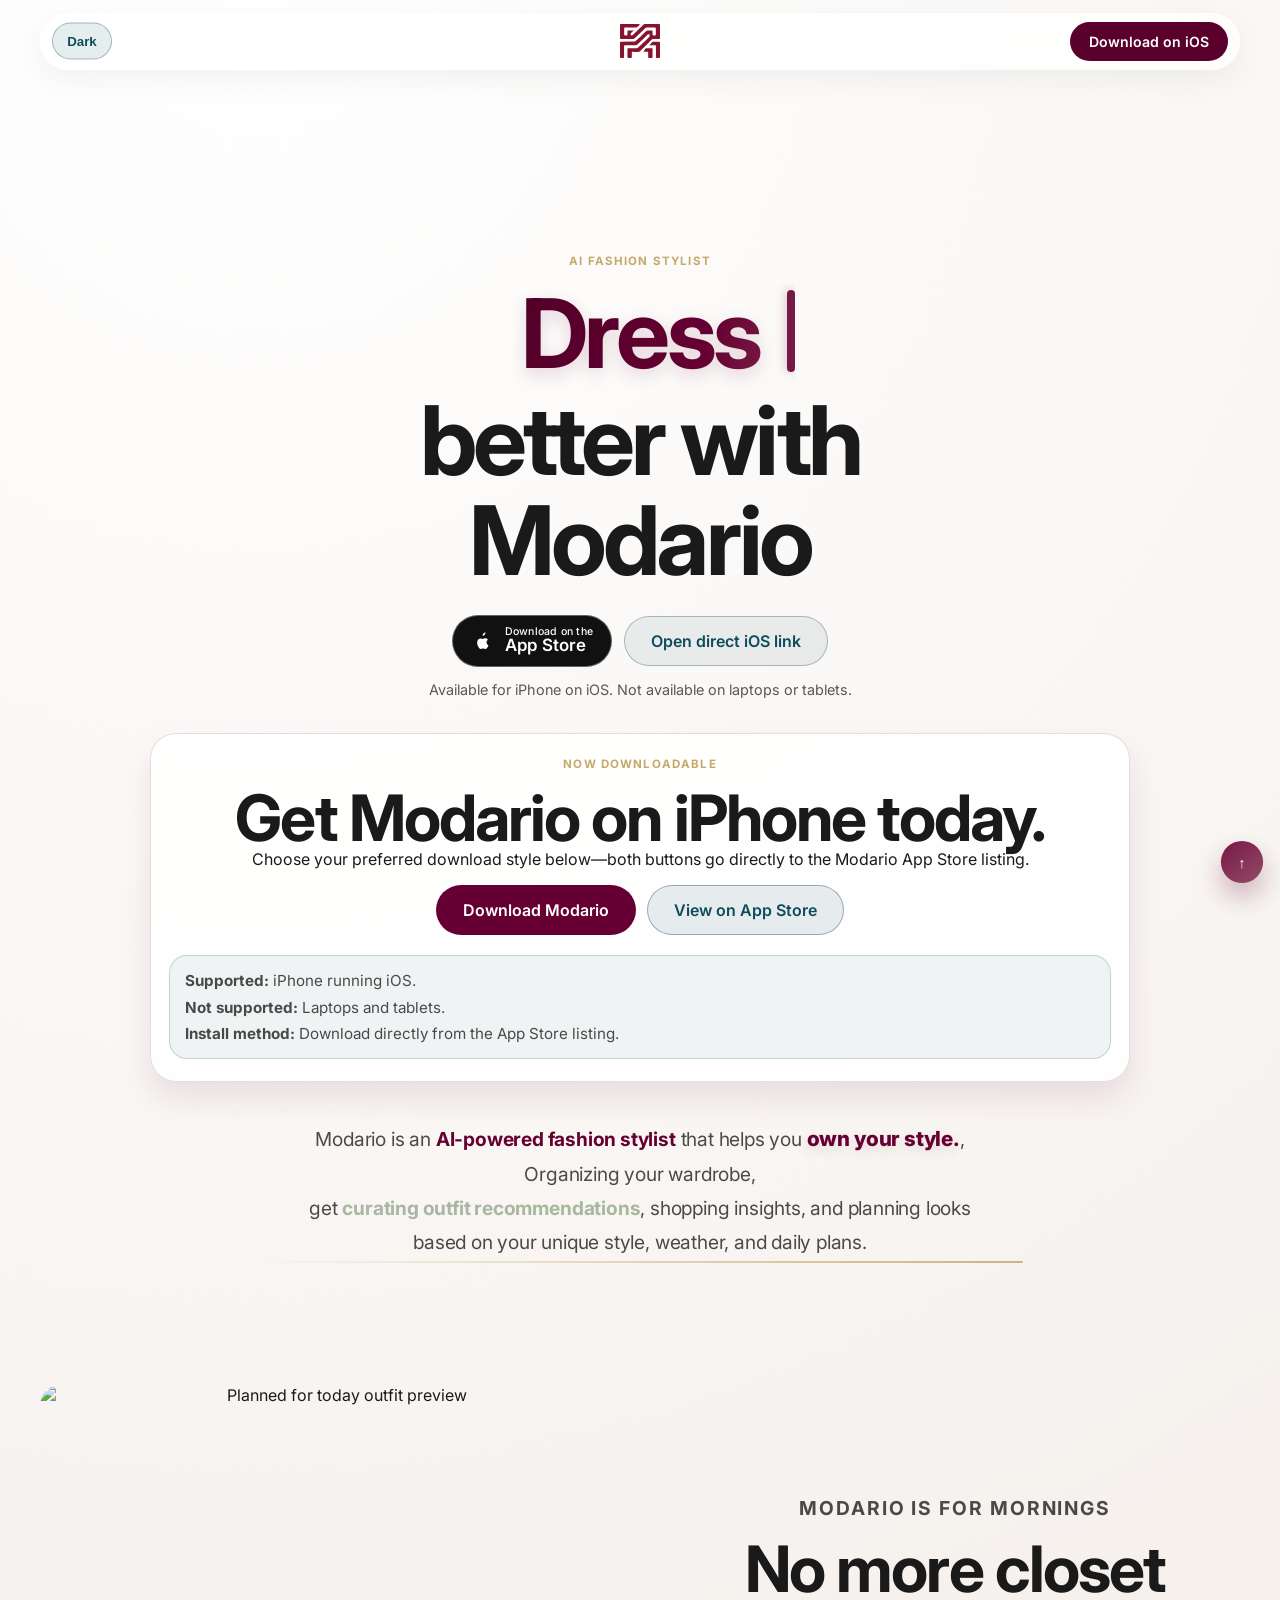
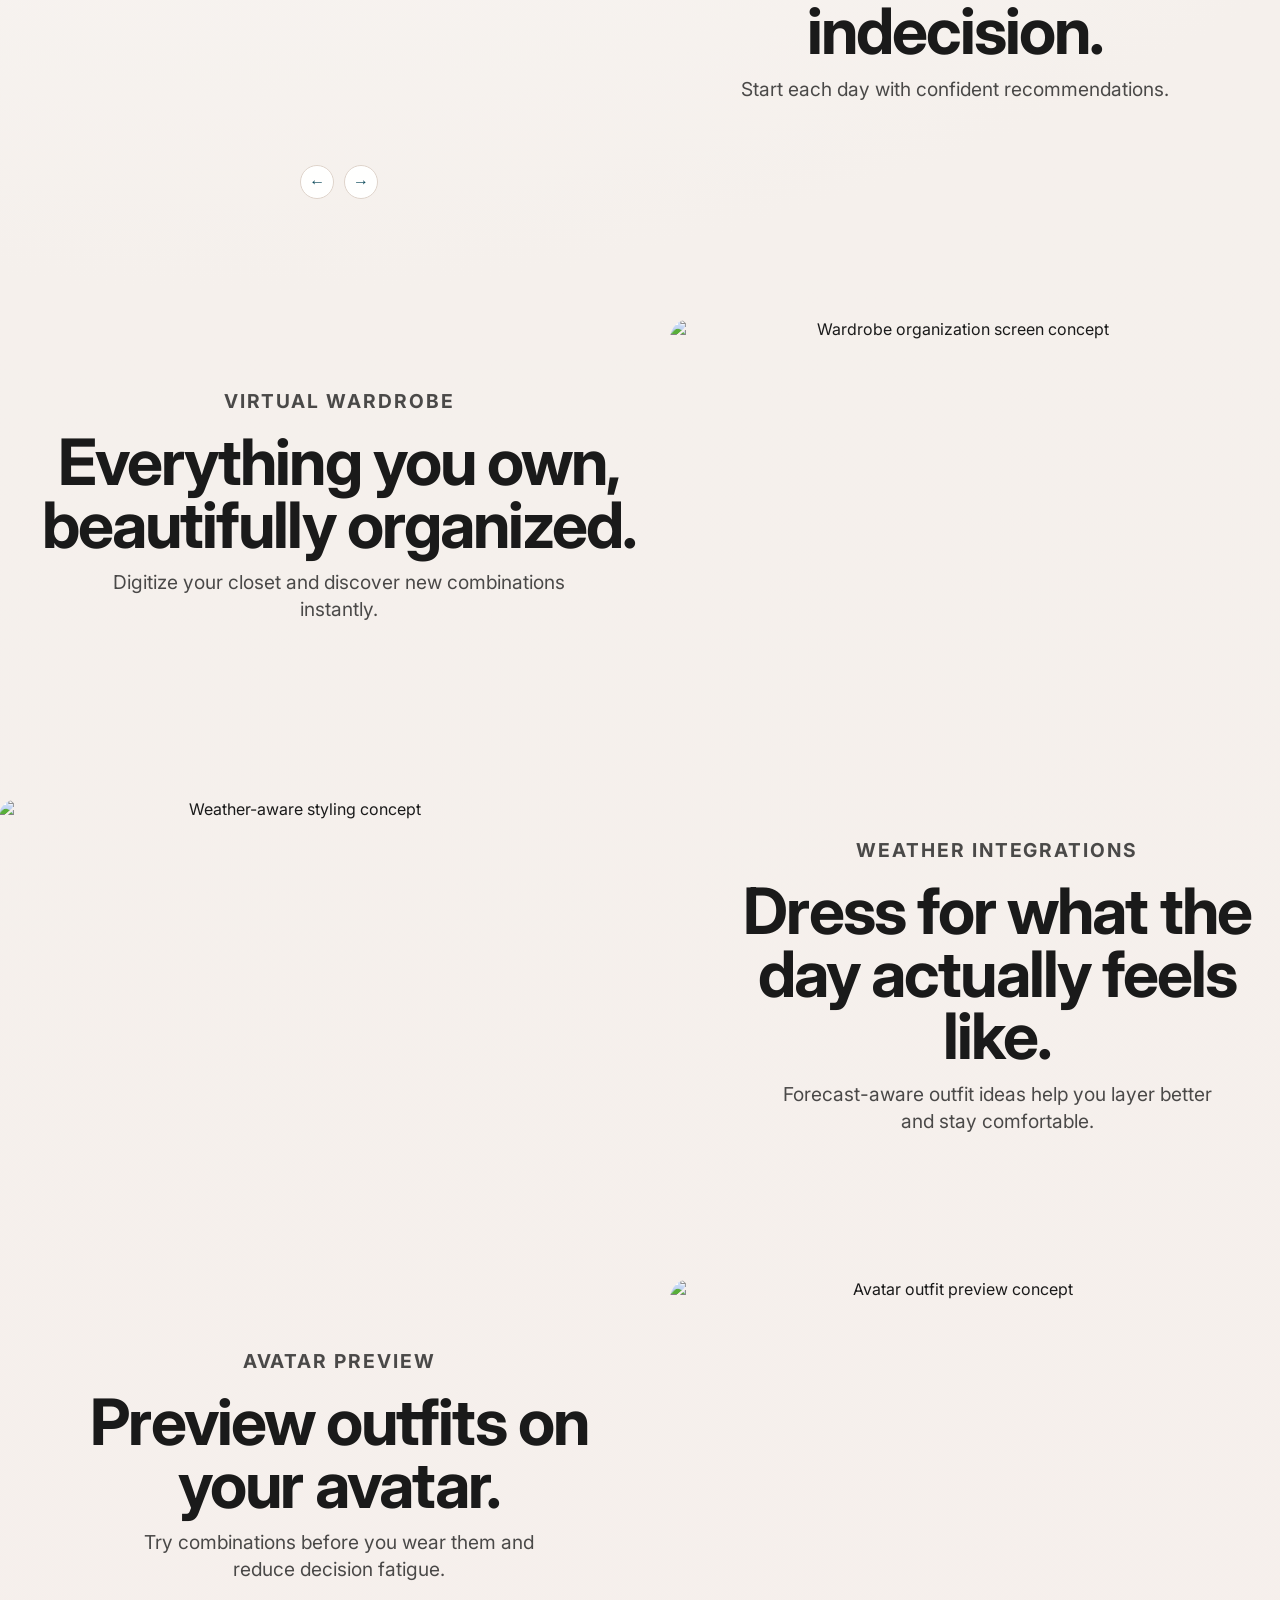
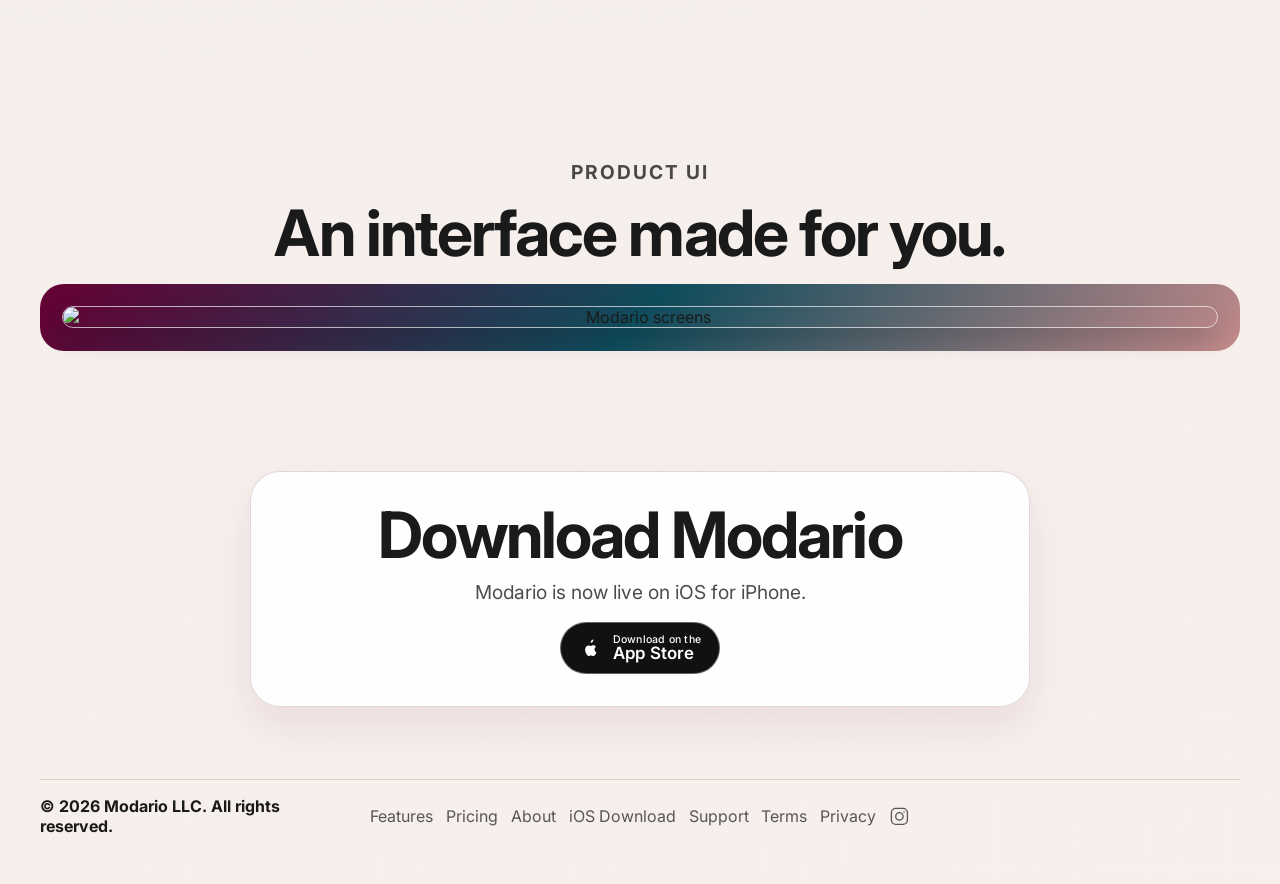
==== commit dd646921: "Refresh iOS download design and use direct Modario App Store link" ====
--- a/index.html
+++ b/index.html
@@ -119,10 +119,6 @@
     </div>
 
     <main>
-      <section class="launch-banner reveal" aria-label="Launch status">
-        <p><span class="launch-dot" aria-hidden="true"></span>Now live on iOS — download Modario for iPhone today.</p>
-      </section>
-
       <section class="hero reveal" id="hero" aria-labelledby="hero-title">
         <p class="eyebrow feature-label-gold">AI Fashion Stylist</p>
         <h1 id="hero-title" class="hero-title"><span class="type-style">Dress</span><span class="with-modario">better with Modario</span></h1>
@@ -133,25 +129,26 @@
             </svg>
             <span><strong>Download on the</strong>App Store</span>
           </a>
-          <a class="btn secondary is-invisible" href="support.html" aria-hidden="true" tabindex="-1">Support Development</a>
+          <a class="btn ios-outline-btn" href="https://apps.apple.com/us/app/modario/id6747510932" target="_blank" rel="noopener noreferrer">Open direct iOS link</a>
         </div>
         <p class="availability-note">Available for iPhone on iOS. Not available on laptops or tablets.</p>
-        <div class="device-availability" aria-label="Supported devices">
-          <article class="device-chip device-chip--supported">
-            <span class="device-icon" aria-hidden="true">📱</span>
-            <div>
-              <h3>iPhone</h3>
-              <p>Fully supported on iOS.</p>
-            </div>
-          </article>
-          <article class="device-chip device-chip--unsupported">
-            <span class="device-icon" aria-hidden="true">💻</span>
-            <div>
-              <h3>Laptops & Tablets</h3>
-              <p>Not supported right now.</p>
-            </div>
-          </article>
-        </div>
+      </section>
+
+      <section class="ios-download-panel reveal" aria-labelledby="ios-download-title">
+        <div class="ios-download-copy">
+          <p class="eyebrow feature-label-gold">Now Downloadable</p>
+          <h2 id="ios-download-title">Get Modario on iPhone today.</h2>
+          <p>Choose your preferred download style below—both buttons go directly to the Modario App Store listing.</p>
+          <div class="ios-download-actions">
+            <a class="btn primary" href="https://apps.apple.com/us/app/modario/id6747510932" target="_blank" rel="noopener noreferrer">Download Modario</a>
+            <a class="btn secondary" href="https://apps.apple.com/us/app/modario/id6747510932" target="_blank" rel="noopener noreferrer">View on App Store</a>
+          </div>
+        </div>
+        <ul class="ios-device-notes" aria-label="Device availability">
+          <li><strong>Supported:</strong> iPhone running iOS.</li>
+          <li><strong>Not supported:</strong> Laptops and tablets.</li>
+          <li><strong>Install method:</strong> Download directly from the App Store listing.</li>
+        </ul>
       </section>
 
       <section class="modario-intro reveal" aria-labelledby="modario-intro-title">
--- a/styles.css
+++ b/styles.css
@@ -501,33 +501,6 @@
   justify-content: center;
 }
 
-.launch-banner {
-  margin-top: 2rem;
-}
-
-.launch-banner p {
-  margin-inline: auto;
-  max-width: 44ch;
-  display: inline-flex;
-  align-items: center;
-  gap: 0.5rem;
-  padding: 0.55rem 0.95rem;
-  border-radius: 999px;
-  border: 1px solid rgba(15, 76, 92, 0.28);
-  background: rgba(15, 76, 92, 0.08);
-  color: var(--teal);
-  font-size: 0.92rem;
-  font-weight: 600;
-}
-
-.launch-dot {
-  width: 0.6rem;
-  height: 0.6rem;
-  border-radius: 999px;
-  background: #2cb67d;
-  box-shadow: 0 0 0 6px rgba(44, 182, 125, 0.15);
-}
-
 .modario-intro {
   margin-top: 2rem;
   max-width: 860px;
@@ -685,43 +658,52 @@
   color: rgba(26, 26, 26, 0.72);
 }
 
-.device-availability {
+.ios-outline-btn {
+  background: rgba(15, 76, 92, 0.08);
+  border-color: rgba(15, 76, 92, 0.32);
+  color: var(--teal);
+}
+
+.ios-download-panel {
+  margin-top: 2.2rem;
+  max-width: 980px;
+  margin-inline: auto;
+  border: 1px solid rgba(102, 0, 51, 0.14);
+  border-radius: 26px;
+  background: rgba(255, 255, 255, 0.88);
+  box-shadow: 0 16px 32px rgba(102, 0, 51, 0.1);
+  padding: 1.4rem 1.1rem;
+  display: grid;
+  gap: 1.25rem;
+}
+
+.ios-download-copy p {
+  margin-inline: auto;
+}
+
+.ios-download-actions {
   margin-top: 1rem;
+  display: flex;
+  flex-wrap: wrap;
+  gap: 0.65rem;
+  justify-content: center;
+}
+
+.ios-device-notes {
+  list-style: none;
+  margin: 0;
+  padding: 0.95rem;
+  border-radius: 18px;
+  border: 1px solid rgba(15, 76, 92, 0.2);
+  background: rgba(15, 76, 92, 0.06);
+  text-align: left;
   display: grid;
-  gap: 0.7rem;
-  max-width: 560px;
-  margin-inline: auto;
-}
-
-.device-chip {
-  border-radius: 14px;
-  border: 1px solid rgba(15, 76, 92, 0.15);
-  background: rgba(255, 255, 255, 0.85);
-  padding: 0.8rem 0.9rem;
-  display: grid;
-  grid-template-columns: auto 1fr;
-  gap: 0.7rem;
-  text-align: left;
-}
-
-.device-chip .device-icon {
-  font-size: 1.1rem;
-}
-
-.device-chip h3 {
-  margin: 0;
-  font-size: 0.98rem;
-  color: var(--charcoal);
-}
-
-.device-chip p {
-  margin-top: 0.2rem;
-  font-size: 0.86rem;
+  gap: 0.45rem;
+}
+
+.ios-device-notes li {
+  font-size: 0.95rem;
   color: var(--text-secondary);
-}
-
-.device-chip--unsupported {
-  border-color: rgba(102, 0, 51, 0.22);
 }
 
 .story,
@@ -1461,23 +1443,19 @@
   color: rgba(248, 242, 233, 0.8);
 }
 
-body[data-theme='dark'] .launch-banner p {
-  border-color: rgba(158, 215, 223, 0.3);
-  background: rgba(15, 76, 92, 0.28);
-  color: #c7eef4;
-}
-
-body[data-theme='dark'] .device-chip {
-  background: rgba(20, 27, 36, 0.84);
+body[data-theme='dark'] .ios-download-panel {
+  background: rgba(20, 27, 36, 0.9);
   border-color: rgba(233, 237, 243, 0.18);
-}
-
-body[data-theme='dark'] .device-chip h3 {
-  color: #f7f8fa;
-}
-
-body[data-theme='dark'] .device-chip p {
-  color: rgba(233, 237, 243, 0.82);
+  box-shadow: 0 20px 40px rgba(0, 0, 0, 0.34);
+}
+
+body[data-theme='dark'] .ios-device-notes {
+  background: rgba(15, 76, 92, 0.2);
+  border-color: rgba(158, 215, 223, 0.35);
+}
+
+body[data-theme='dark'] .ios-device-notes li {
+  color: rgba(233, 237, 243, 0.86);
 }
 
 body[data-theme='dark'] .pricing-table {
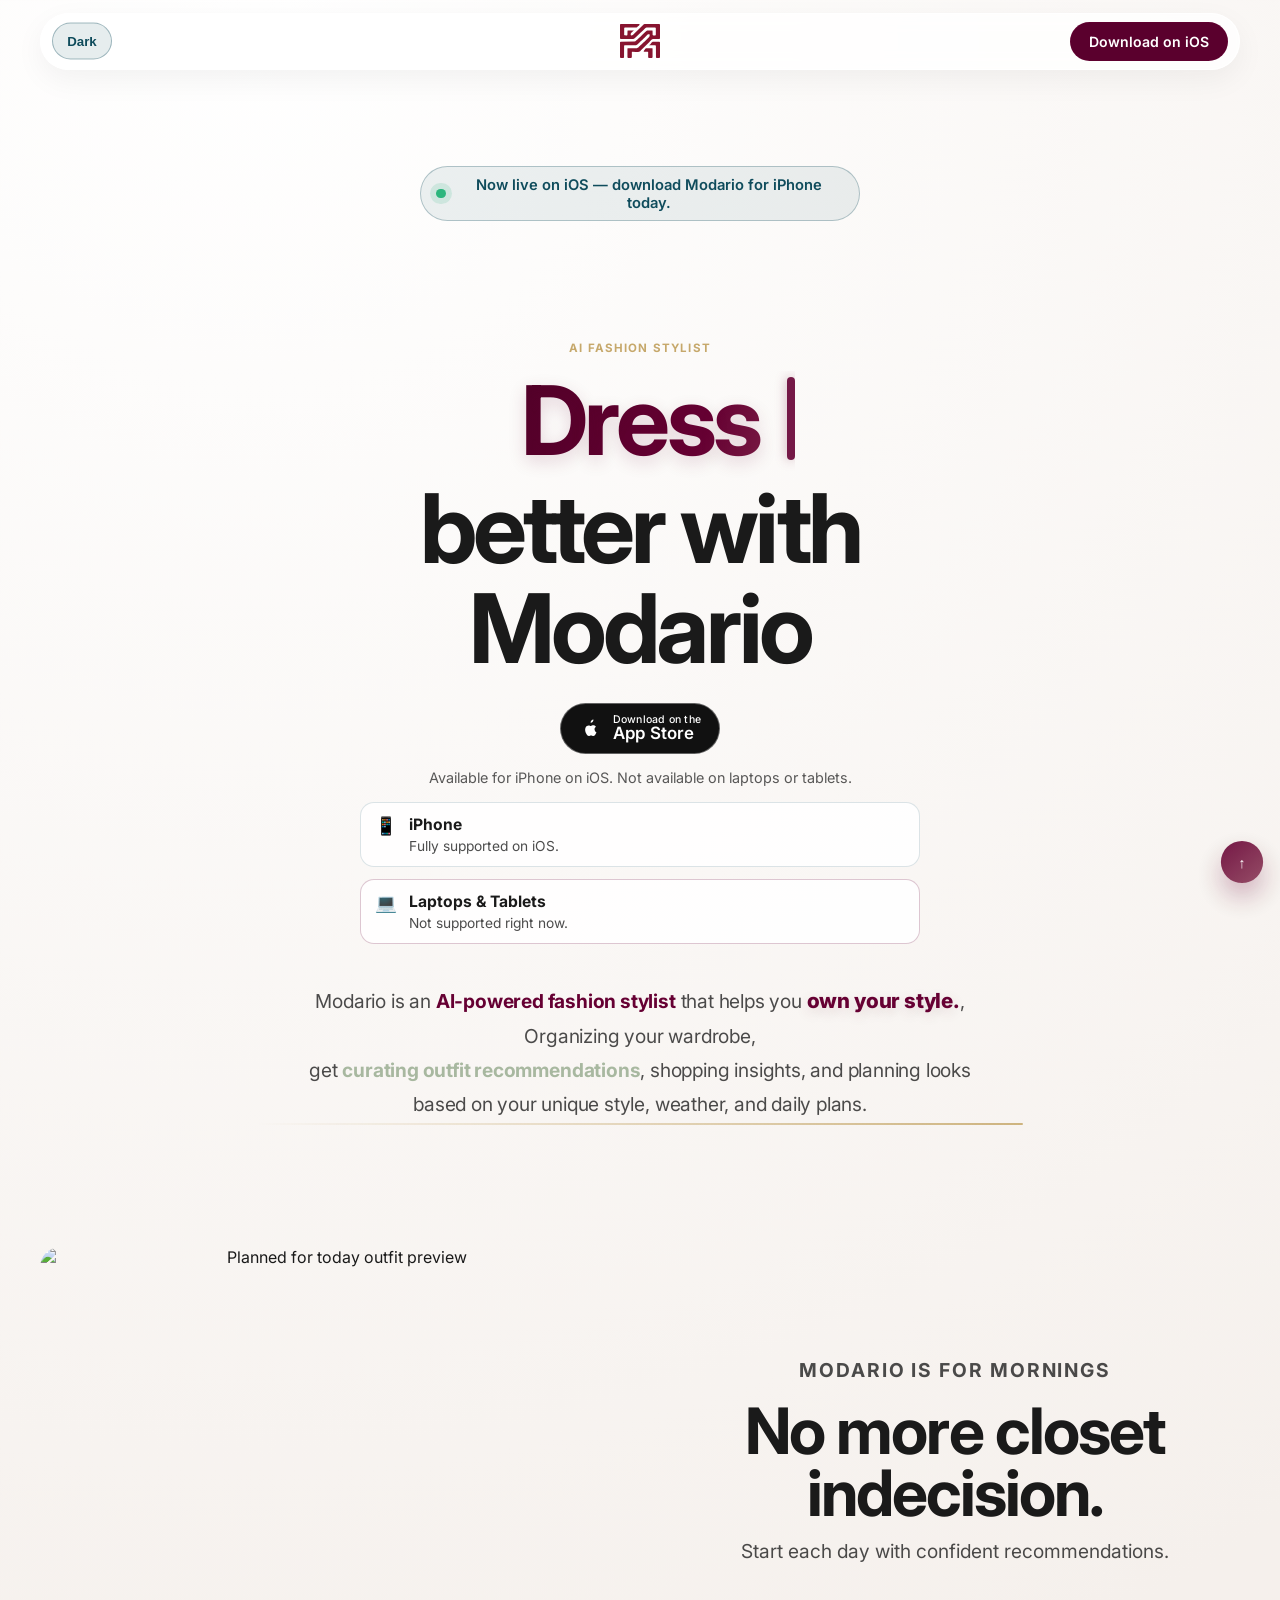
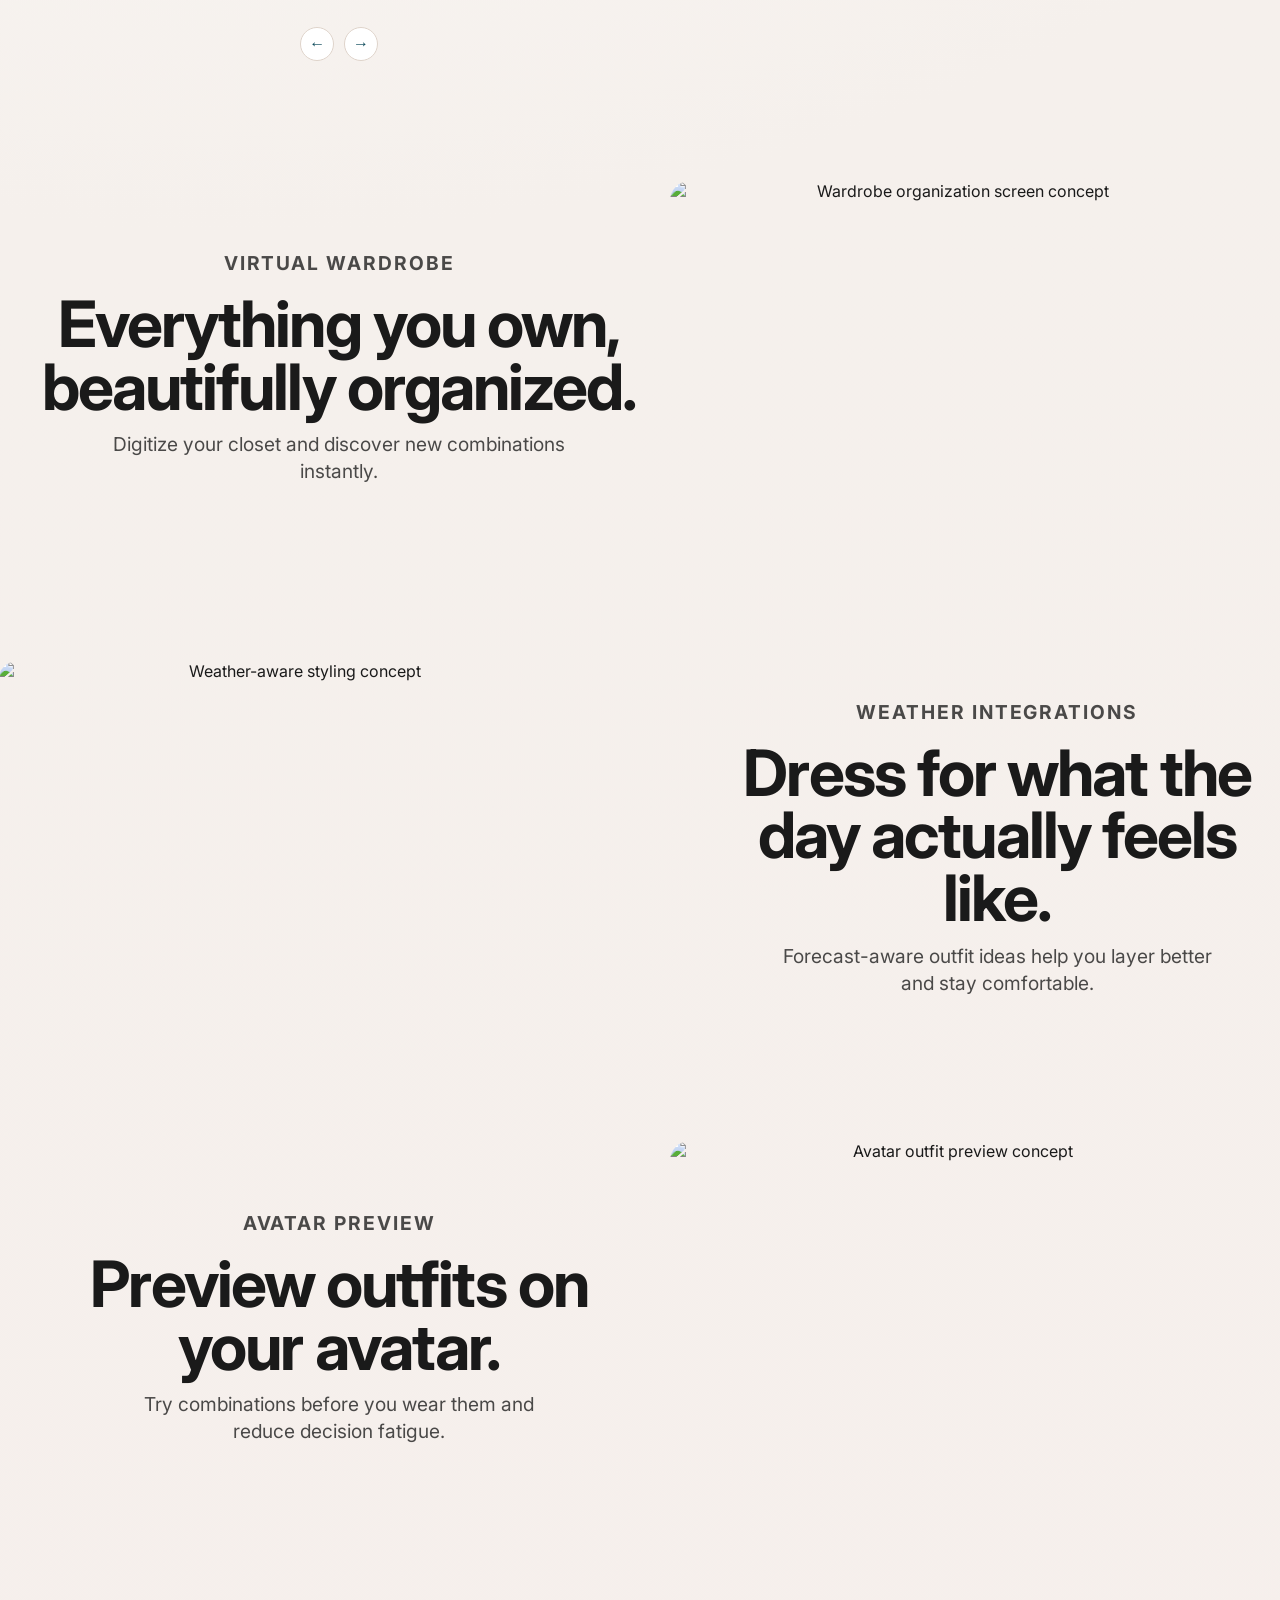
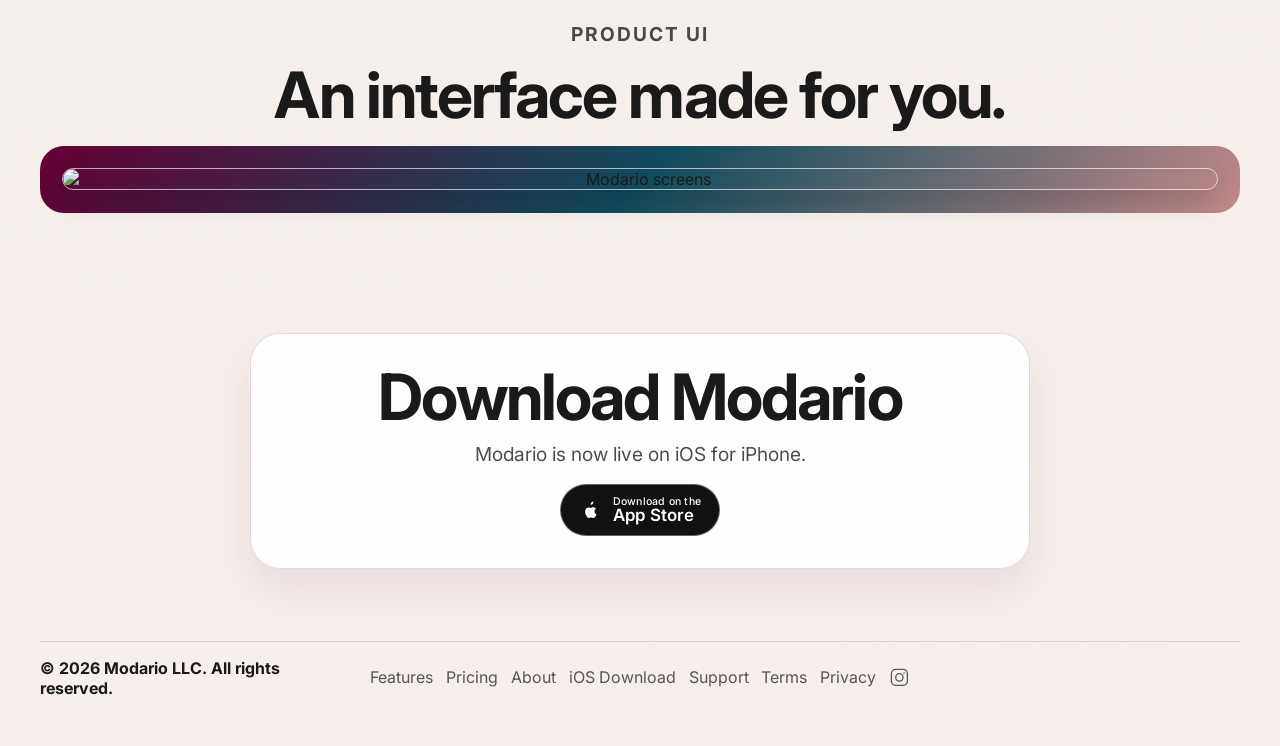
==== commit 380bba33: "Merge pull request #72 from Blaygh/codex/update-app-status-and-add-download-icon-4rsr74 Launch: repl" ====
--- a/index.html
+++ b/index.html
@@ -119,6 +119,10 @@
     </div>
 
     <main>
+      <section class="launch-banner reveal" aria-label="Launch status">
+        <p><span class="launch-dot" aria-hidden="true"></span>Now live on iOS — download Modario for iPhone today.</p>
+      </section>
+
       <section class="hero reveal" id="hero" aria-labelledby="hero-title">
         <p class="eyebrow feature-label-gold">AI Fashion Stylist</p>
         <h1 id="hero-title" class="hero-title"><span class="type-style">Dress</span><span class="with-modario">better with Modario</span></h1>
@@ -129,26 +133,25 @@
             </svg>
             <span><strong>Download on the</strong>App Store</span>
           </a>
-          <a class="btn ios-outline-btn" href="https://apps.apple.com/us/app/modario/id6747510932" target="_blank" rel="noopener noreferrer">Open direct iOS link</a>
+          <a class="btn secondary is-invisible" href="support.html" aria-hidden="true" tabindex="-1">Support Development</a>
         </div>
         <p class="availability-note">Available for iPhone on iOS. Not available on laptops or tablets.</p>
-      </section>
-
-      <section class="ios-download-panel reveal" aria-labelledby="ios-download-title">
-        <div class="ios-download-copy">
-          <p class="eyebrow feature-label-gold">Now Downloadable</p>
-          <h2 id="ios-download-title">Get Modario on iPhone today.</h2>
-          <p>Choose your preferred download style below—both buttons go directly to the Modario App Store listing.</p>
-          <div class="ios-download-actions">
-            <a class="btn primary" href="https://apps.apple.com/us/app/modario/id6747510932" target="_blank" rel="noopener noreferrer">Download Modario</a>
-            <a class="btn secondary" href="https://apps.apple.com/us/app/modario/id6747510932" target="_blank" rel="noopener noreferrer">View on App Store</a>
-          </div>
-        </div>
-        <ul class="ios-device-notes" aria-label="Device availability">
-          <li><strong>Supported:</strong> iPhone running iOS.</li>
-          <li><strong>Not supported:</strong> Laptops and tablets.</li>
-          <li><strong>Install method:</strong> Download directly from the App Store listing.</li>
-        </ul>
+        <div class="device-availability" aria-label="Supported devices">
+          <article class="device-chip device-chip--supported">
+            <span class="device-icon" aria-hidden="true">📱</span>
+            <div>
+              <h3>iPhone</h3>
+              <p>Fully supported on iOS.</p>
+            </div>
+          </article>
+          <article class="device-chip device-chip--unsupported">
+            <span class="device-icon" aria-hidden="true">💻</span>
+            <div>
+              <h3>Laptops & Tablets</h3>
+              <p>Not supported right now.</p>
+            </div>
+          </article>
+        </div>
       </section>
 
       <section class="modario-intro reveal" aria-labelledby="modario-intro-title">
--- a/styles.css
+++ b/styles.css
@@ -501,6 +501,33 @@
   justify-content: center;
 }
 
+.launch-banner {
+  margin-top: 2rem;
+}
+
+.launch-banner p {
+  margin-inline: auto;
+  max-width: 44ch;
+  display: inline-flex;
+  align-items: center;
+  gap: 0.5rem;
+  padding: 0.55rem 0.95rem;
+  border-radius: 999px;
+  border: 1px solid rgba(15, 76, 92, 0.28);
+  background: rgba(15, 76, 92, 0.08);
+  color: var(--teal);
+  font-size: 0.92rem;
+  font-weight: 600;
+}
+
+.launch-dot {
+  width: 0.6rem;
+  height: 0.6rem;
+  border-radius: 999px;
+  background: #2cb67d;
+  box-shadow: 0 0 0 6px rgba(44, 182, 125, 0.15);
+}
+
 .modario-intro {
   margin-top: 2rem;
   max-width: 860px;
@@ -658,52 +685,43 @@
   color: rgba(26, 26, 26, 0.72);
 }
 
-.ios-outline-btn {
-  background: rgba(15, 76, 92, 0.08);
-  border-color: rgba(15, 76, 92, 0.32);
-  color: var(--teal);
-}
-
-.ios-download-panel {
-  margin-top: 2.2rem;
-  max-width: 980px;
+.device-availability {
+  margin-top: 1rem;
+  display: grid;
+  gap: 0.7rem;
+  max-width: 560px;
   margin-inline: auto;
-  border: 1px solid rgba(102, 0, 51, 0.14);
-  border-radius: 26px;
-  background: rgba(255, 255, 255, 0.88);
-  box-shadow: 0 16px 32px rgba(102, 0, 51, 0.1);
-  padding: 1.4rem 1.1rem;
+}
+
+.device-chip {
+  border-radius: 14px;
+  border: 1px solid rgba(15, 76, 92, 0.15);
+  background: rgba(255, 255, 255, 0.85);
+  padding: 0.8rem 0.9rem;
   display: grid;
-  gap: 1.25rem;
-}
-
-.ios-download-copy p {
-  margin-inline: auto;
-}
-
-.ios-download-actions {
-  margin-top: 1rem;
-  display: flex;
-  flex-wrap: wrap;
-  gap: 0.65rem;
-  justify-content: center;
-}
-
-.ios-device-notes {
-  list-style: none;
+  grid-template-columns: auto 1fr;
+  gap: 0.7rem;
+  text-align: left;
+}
+
+.device-chip .device-icon {
+  font-size: 1.1rem;
+}
+
+.device-chip h3 {
   margin: 0;
-  padding: 0.95rem;
-  border-radius: 18px;
-  border: 1px solid rgba(15, 76, 92, 0.2);
-  background: rgba(15, 76, 92, 0.06);
-  text-align: left;
-  display: grid;
-  gap: 0.45rem;
-}
-
-.ios-device-notes li {
-  font-size: 0.95rem;
+  font-size: 0.98rem;
+  color: var(--charcoal);
+}
+
+.device-chip p {
+  margin-top: 0.2rem;
+  font-size: 0.86rem;
   color: var(--text-secondary);
+}
+
+.device-chip--unsupported {
+  border-color: rgba(102, 0, 51, 0.22);
 }
 
 .story,
@@ -1443,19 +1461,23 @@
   color: rgba(248, 242, 233, 0.8);
 }
 
-body[data-theme='dark'] .ios-download-panel {
-  background: rgba(20, 27, 36, 0.9);
+body[data-theme='dark'] .launch-banner p {
+  border-color: rgba(158, 215, 223, 0.3);
+  background: rgba(15, 76, 92, 0.28);
+  color: #c7eef4;
+}
+
+body[data-theme='dark'] .device-chip {
+  background: rgba(20, 27, 36, 0.84);
   border-color: rgba(233, 237, 243, 0.18);
-  box-shadow: 0 20px 40px rgba(0, 0, 0, 0.34);
-}
-
-body[data-theme='dark'] .ios-device-notes {
-  background: rgba(15, 76, 92, 0.2);
-  border-color: rgba(158, 215, 223, 0.35);
-}
-
-body[data-theme='dark'] .ios-device-notes li {
-  color: rgba(233, 237, 243, 0.86);
+}
+
+body[data-theme='dark'] .device-chip h3 {
+  color: #f7f8fa;
+}
+
+body[data-theme='dark'] .device-chip p {
+  color: rgba(233, 237, 243, 0.82);
 }
 
 body[data-theme='dark'] .pricing-table {
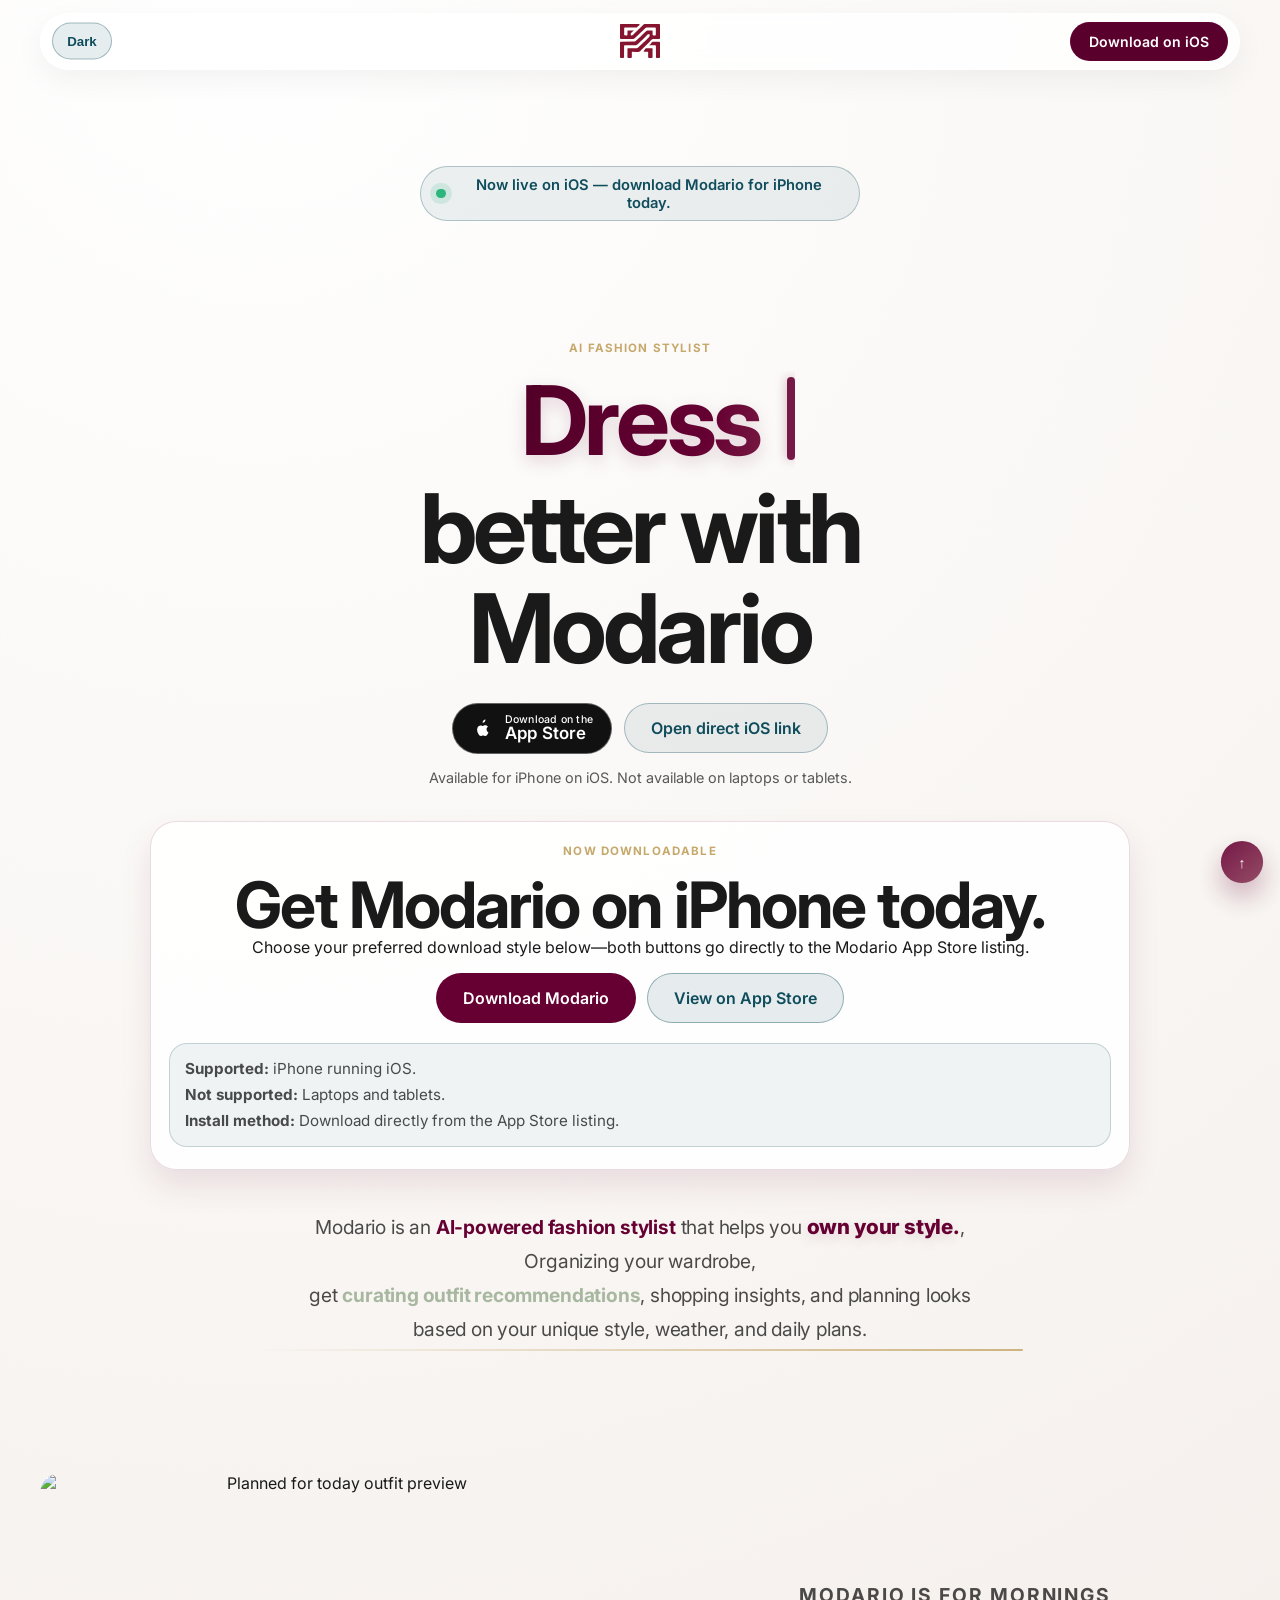
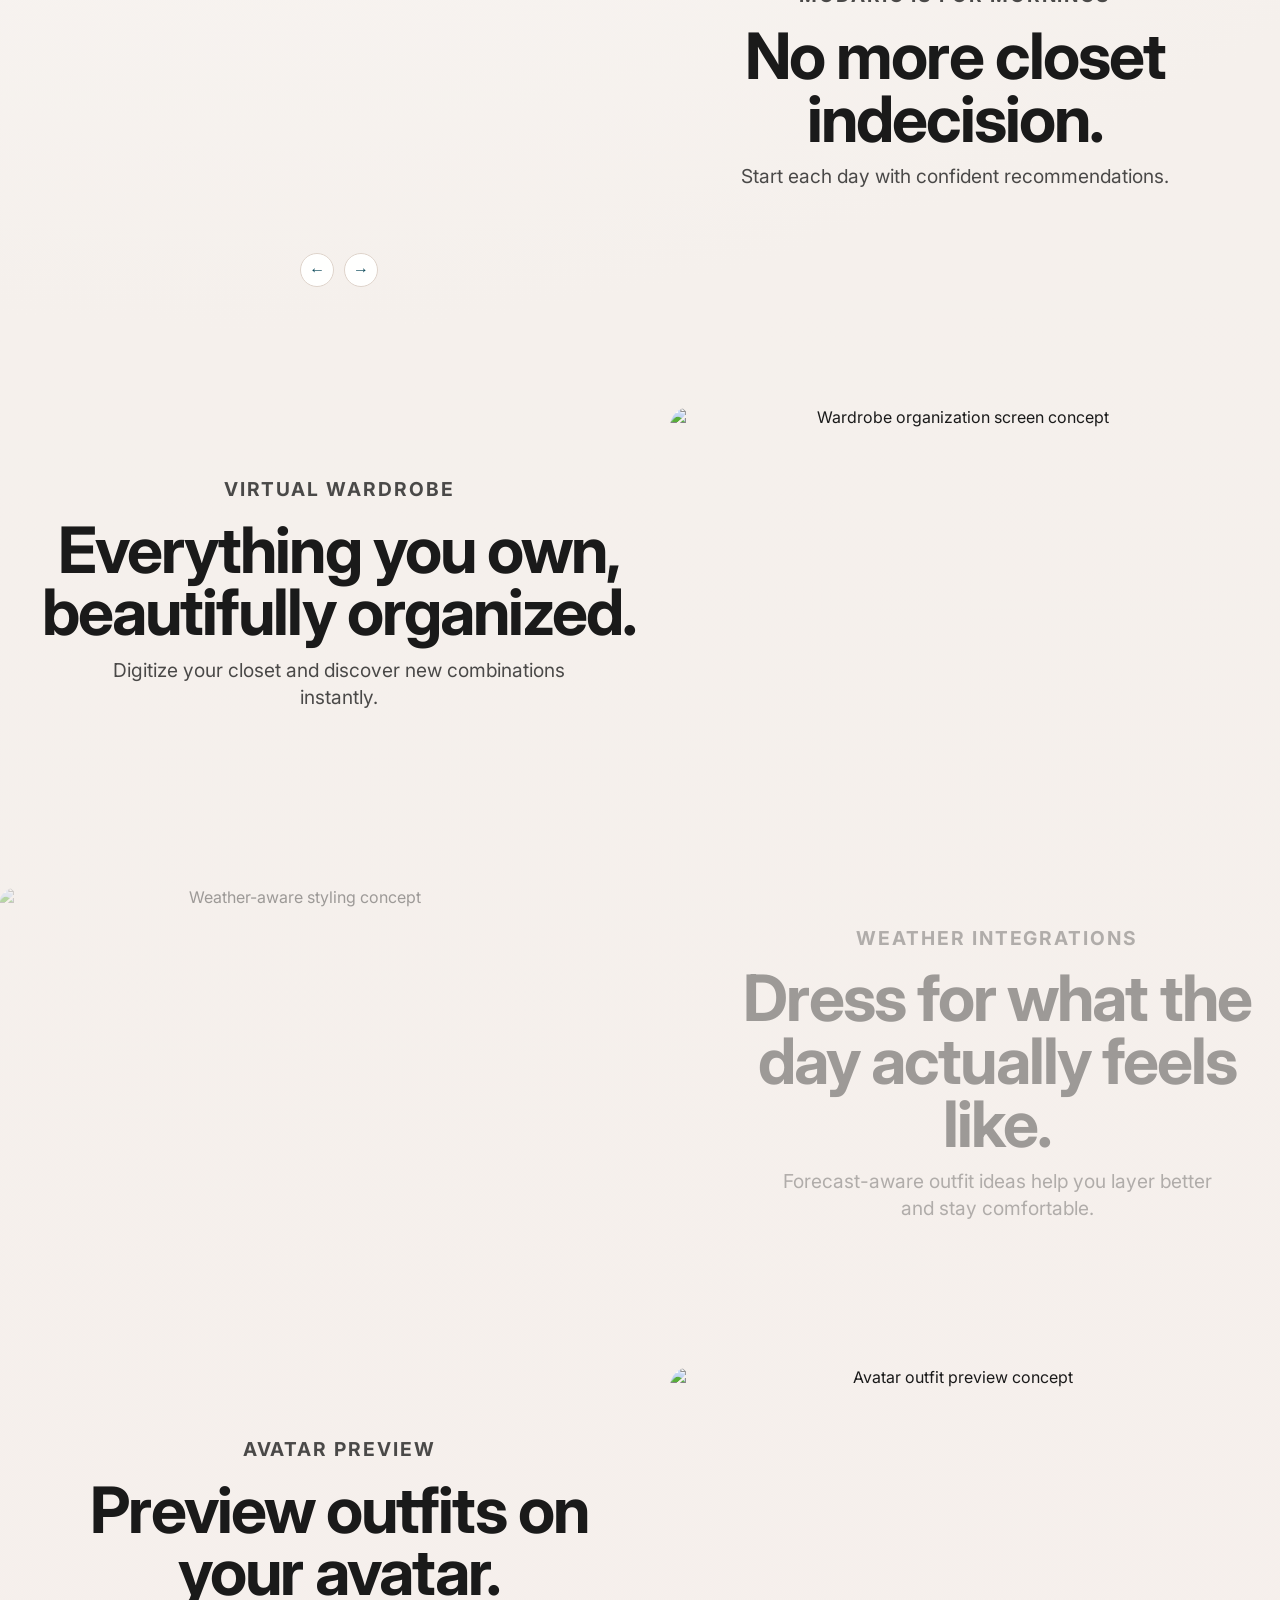
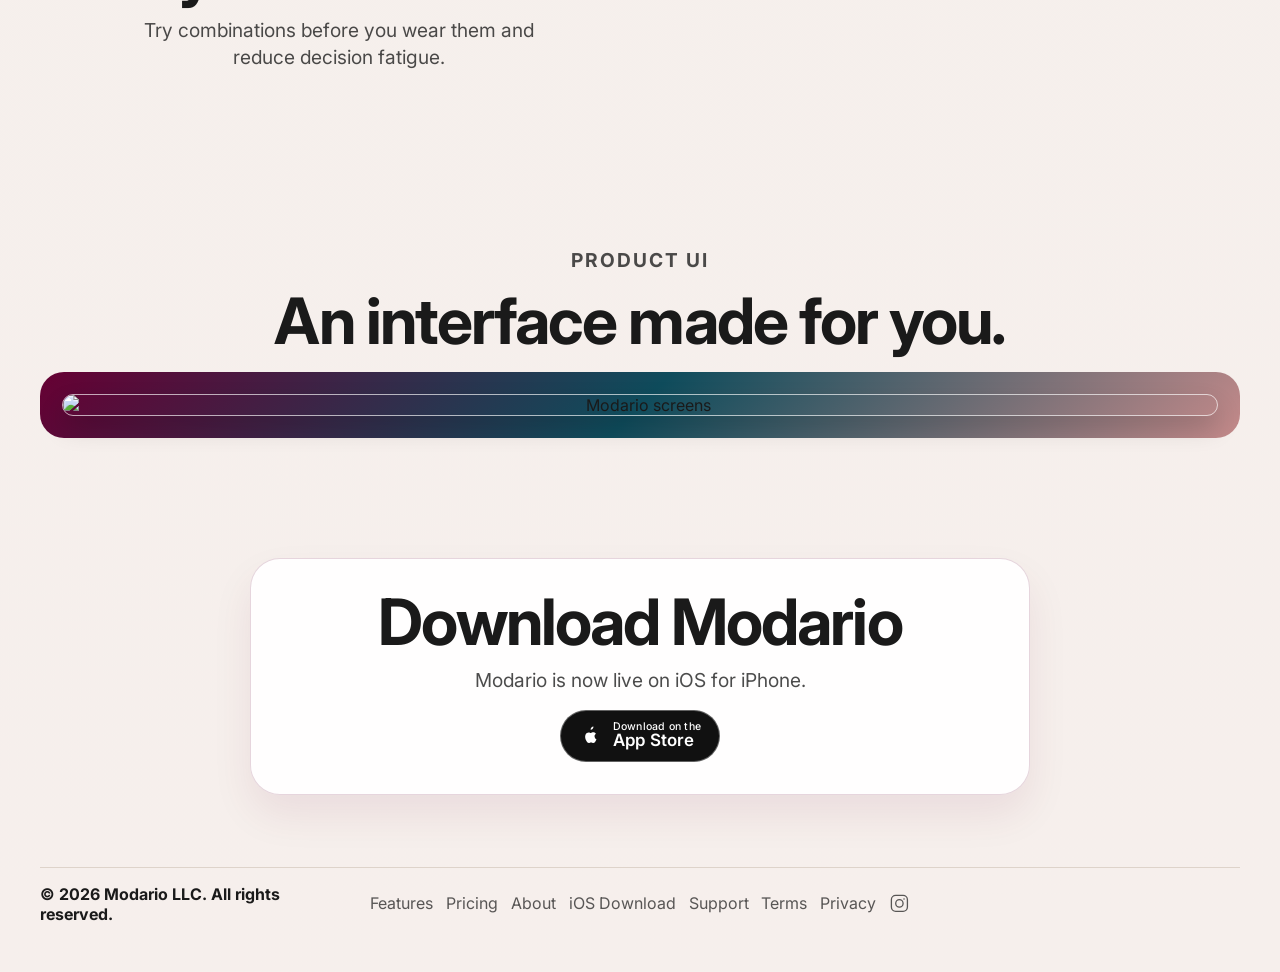
==== commit 0a209454: "Merge branch 'main' into codex/update-app-status-and-add-download-icon-nzhirp" ====
--- a/index.html
+++ b/index.html
@@ -133,25 +133,26 @@
             </svg>
             <span><strong>Download on the</strong>App Store</span>
           </a>
-          <a class="btn secondary is-invisible" href="support.html" aria-hidden="true" tabindex="-1">Support Development</a>
+          <a class="btn ios-outline-btn" href="https://apps.apple.com/us/app/modario/id6747510932" target="_blank" rel="noopener noreferrer">Open direct iOS link</a>
         </div>
         <p class="availability-note">Available for iPhone on iOS. Not available on laptops or tablets.</p>
-        <div class="device-availability" aria-label="Supported devices">
-          <article class="device-chip device-chip--supported">
-            <span class="device-icon" aria-hidden="true">📱</span>
-            <div>
-              <h3>iPhone</h3>
-              <p>Fully supported on iOS.</p>
-            </div>
-          </article>
-          <article class="device-chip device-chip--unsupported">
-            <span class="device-icon" aria-hidden="true">💻</span>
-            <div>
-              <h3>Laptops & Tablets</h3>
-              <p>Not supported right now.</p>
-            </div>
-          </article>
-        </div>
+      </section>
+
+      <section class="ios-download-panel reveal" aria-labelledby="ios-download-title">
+        <div class="ios-download-copy">
+          <p class="eyebrow feature-label-gold">Now Downloadable</p>
+          <h2 id="ios-download-title">Get Modario on iPhone today.</h2>
+          <p>Choose your preferred download style below—both buttons go directly to the Modario App Store listing.</p>
+          <div class="ios-download-actions">
+            <a class="btn primary" href="https://apps.apple.com/us/app/modario/id6747510932" target="_blank" rel="noopener noreferrer">Download Modario</a>
+            <a class="btn secondary" href="https://apps.apple.com/us/app/modario/id6747510932" target="_blank" rel="noopener noreferrer">View on App Store</a>
+          </div>
+        </div>
+        <ul class="ios-device-notes" aria-label="Device availability">
+          <li><strong>Supported:</strong> iPhone running iOS.</li>
+          <li><strong>Not supported:</strong> Laptops and tablets.</li>
+          <li><strong>Install method:</strong> Download directly from the App Store listing.</li>
+        </ul>
       </section>
 
       <section class="modario-intro reveal" aria-labelledby="modario-intro-title">
--- a/styles.css
+++ b/styles.css
@@ -685,43 +685,52 @@
   color: rgba(26, 26, 26, 0.72);
 }
 
-.device-availability {
+.ios-outline-btn {
+  background: rgba(15, 76, 92, 0.08);
+  border-color: rgba(15, 76, 92, 0.32);
+  color: var(--teal);
+}
+
+.ios-download-panel {
+  margin-top: 2.2rem;
+  max-width: 980px;
+  margin-inline: auto;
+  border: 1px solid rgba(102, 0, 51, 0.14);
+  border-radius: 26px;
+  background: rgba(255, 255, 255, 0.88);
+  box-shadow: 0 16px 32px rgba(102, 0, 51, 0.1);
+  padding: 1.4rem 1.1rem;
+  display: grid;
+  gap: 1.25rem;
+}
+
+.ios-download-copy p {
+  margin-inline: auto;
+}
+
+.ios-download-actions {
   margin-top: 1rem;
+  display: flex;
+  flex-wrap: wrap;
+  gap: 0.65rem;
+  justify-content: center;
+}
+
+.ios-device-notes {
+  list-style: none;
+  margin: 0;
+  padding: 0.95rem;
+  border-radius: 18px;
+  border: 1px solid rgba(15, 76, 92, 0.2);
+  background: rgba(15, 76, 92, 0.06);
+  text-align: left;
   display: grid;
-  gap: 0.7rem;
-  max-width: 560px;
-  margin-inline: auto;
-}
-
-.device-chip {
-  border-radius: 14px;
-  border: 1px solid rgba(15, 76, 92, 0.15);
-  background: rgba(255, 255, 255, 0.85);
-  padding: 0.8rem 0.9rem;
-  display: grid;
-  grid-template-columns: auto 1fr;
-  gap: 0.7rem;
-  text-align: left;
-}
-
-.device-chip .device-icon {
-  font-size: 1.1rem;
-}
-
-.device-chip h3 {
-  margin: 0;
-  font-size: 0.98rem;
-  color: var(--charcoal);
-}
-
-.device-chip p {
-  margin-top: 0.2rem;
-  font-size: 0.86rem;
+  gap: 0.45rem;
+}
+
+.ios-device-notes li {
+  font-size: 0.95rem;
   color: var(--text-secondary);
-}
-
-.device-chip--unsupported {
-  border-color: rgba(102, 0, 51, 0.22);
 }
 
 .story,
@@ -1461,23 +1470,19 @@
   color: rgba(248, 242, 233, 0.8);
 }
 
-body[data-theme='dark'] .launch-banner p {
-  border-color: rgba(158, 215, 223, 0.3);
-  background: rgba(15, 76, 92, 0.28);
-  color: #c7eef4;
-}
-
-body[data-theme='dark'] .device-chip {
-  background: rgba(20, 27, 36, 0.84);
+body[data-theme='dark'] .ios-download-panel {
+  background: rgba(20, 27, 36, 0.9);
   border-color: rgba(233, 237, 243, 0.18);
-}
-
-body[data-theme='dark'] .device-chip h3 {
-  color: #f7f8fa;
-}
-
-body[data-theme='dark'] .device-chip p {
-  color: rgba(233, 237, 243, 0.82);
+  box-shadow: 0 20px 40px rgba(0, 0, 0, 0.34);
+}
+
+body[data-theme='dark'] .ios-device-notes {
+  background: rgba(15, 76, 92, 0.2);
+  border-color: rgba(158, 215, 223, 0.35);
+}
+
+body[data-theme='dark'] .ios-device-notes li {
+  color: rgba(233, 237, 243, 0.86);
 }
 
 body[data-theme='dark'] .pricing-table {
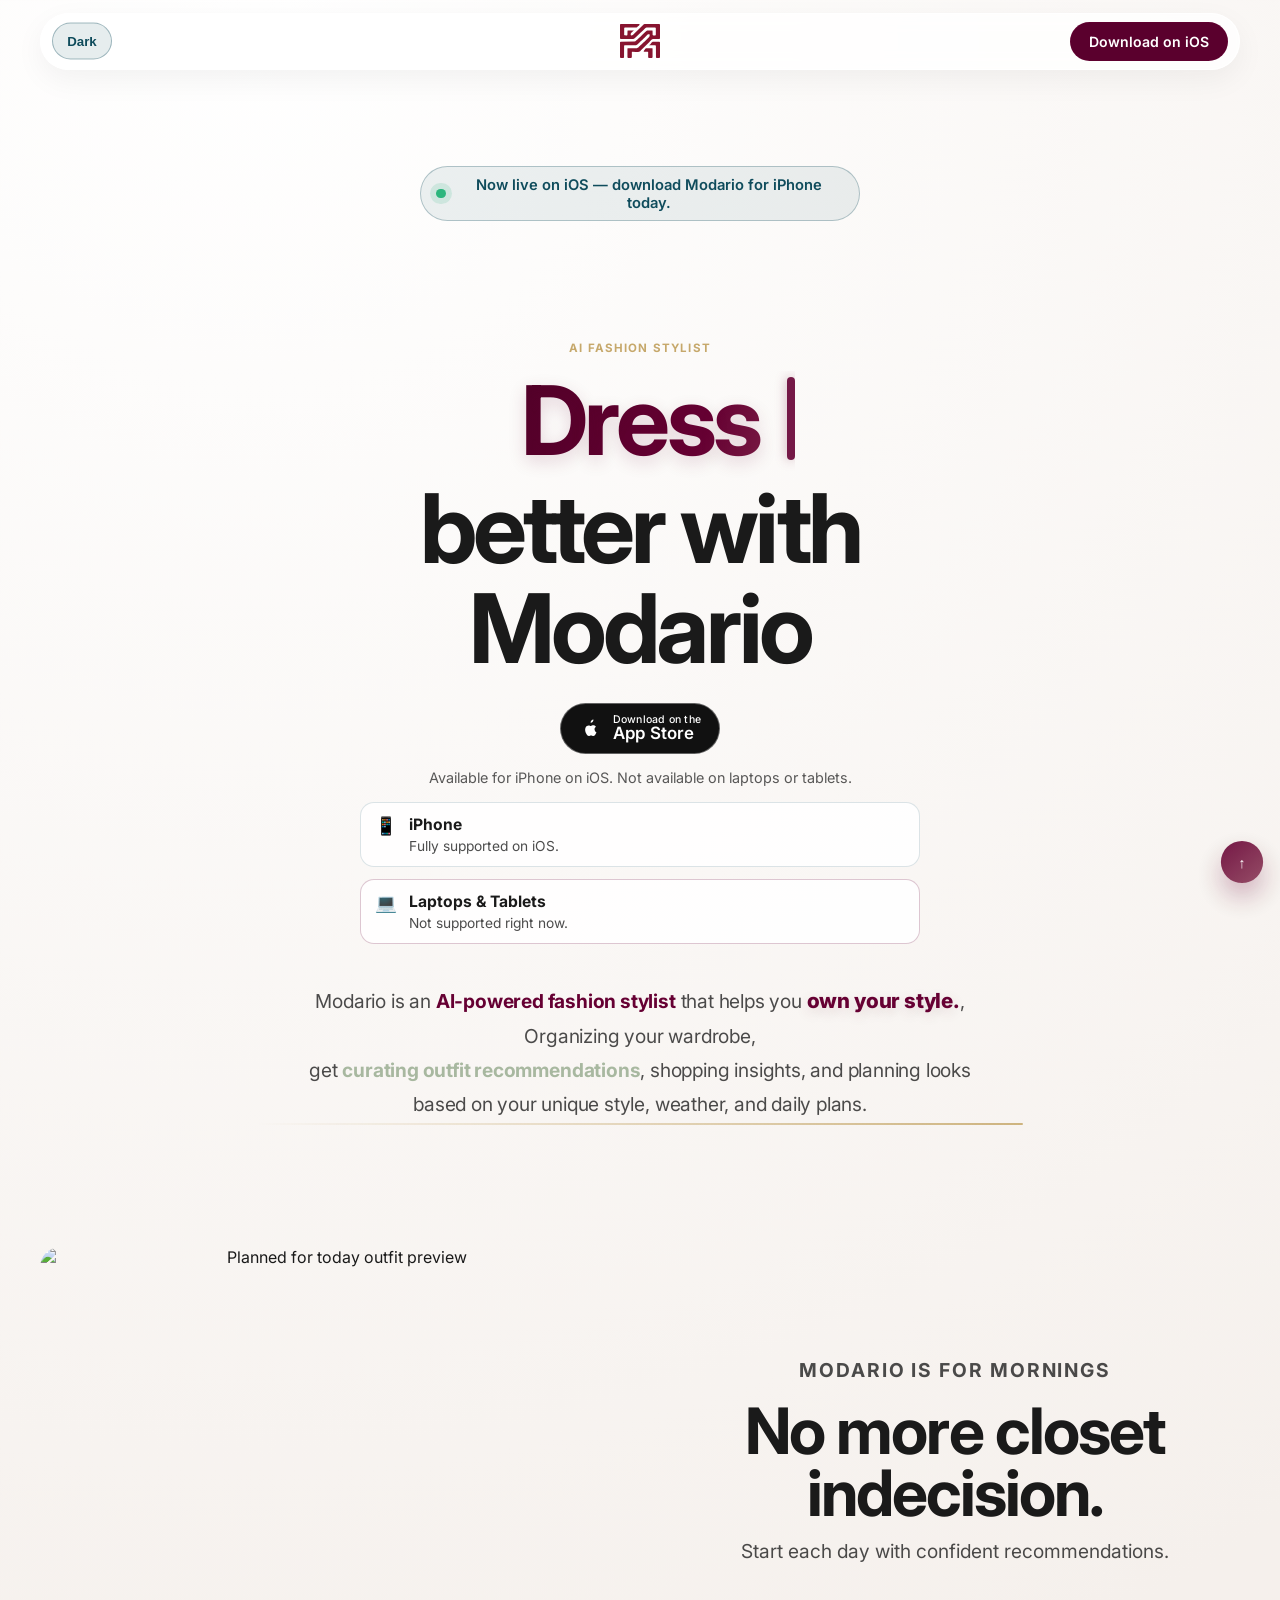
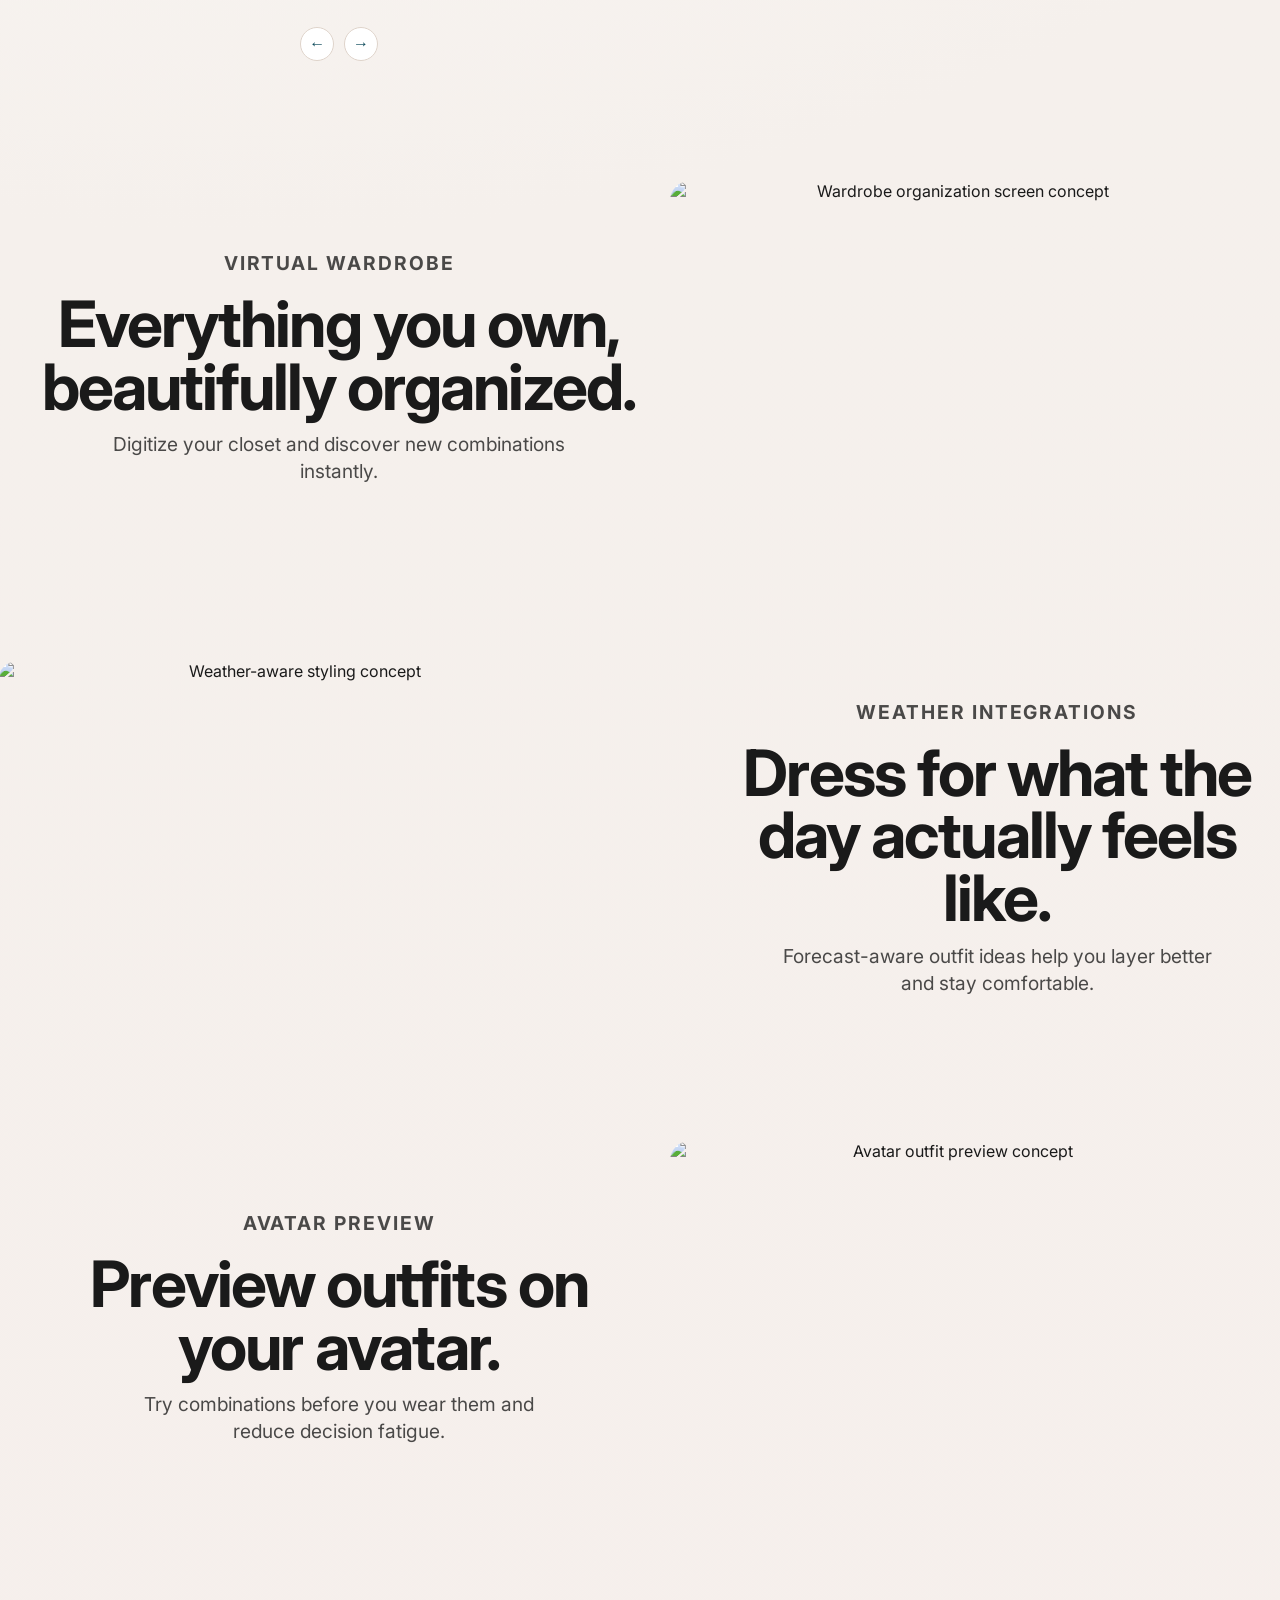
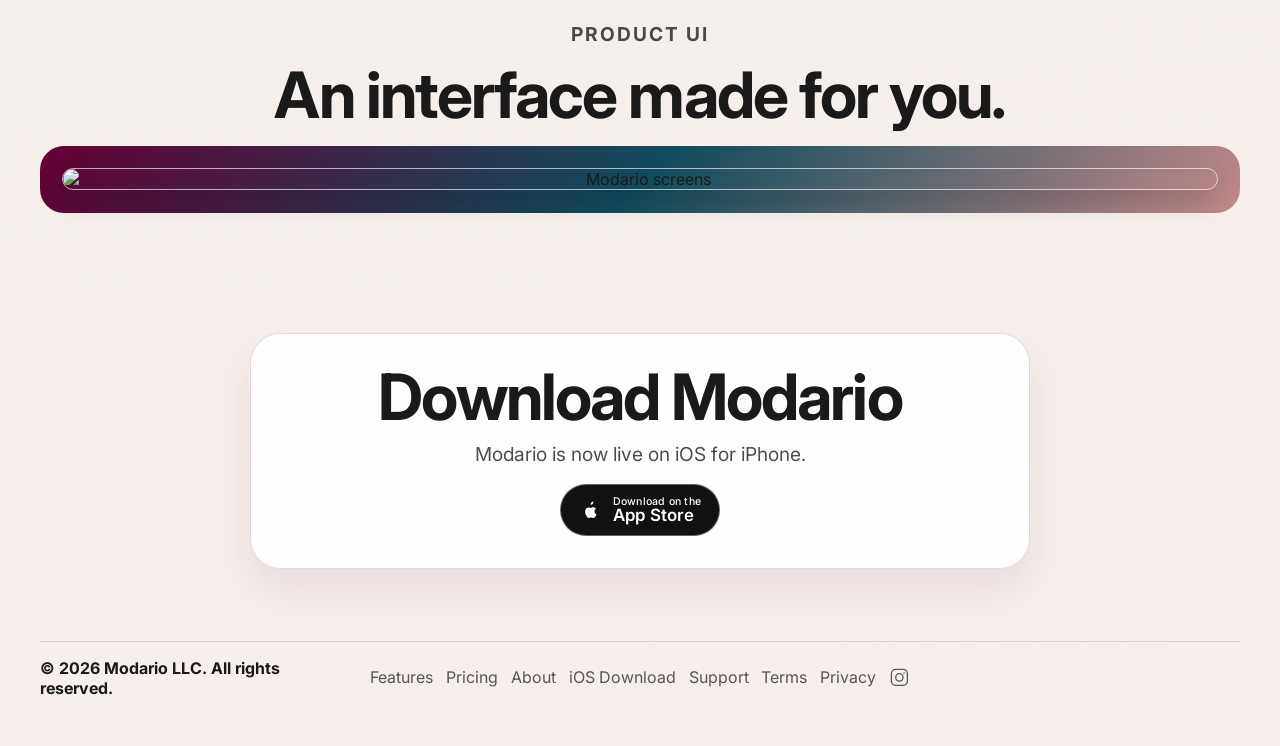
==== commit 8307dad9: "Revert "Replace waitlist with App Store download flow and remove waitlist logic"" ====
--- a/index.html
+++ b/index.html
@@ -133,26 +133,25 @@
             </svg>
             <span><strong>Download on the</strong>App Store</span>
           </a>
-          <a class="btn ios-outline-btn" href="https://apps.apple.com/us/app/modario/id6747510932" target="_blank" rel="noopener noreferrer">Open direct iOS link</a>
+          <a class="btn secondary is-invisible" href="support.html" aria-hidden="true" tabindex="-1">Support Development</a>
         </div>
         <p class="availability-note">Available for iPhone on iOS. Not available on laptops or tablets.</p>
-      </section>
-
-      <section class="ios-download-panel reveal" aria-labelledby="ios-download-title">
-        <div class="ios-download-copy">
-          <p class="eyebrow feature-label-gold">Now Downloadable</p>
-          <h2 id="ios-download-title">Get Modario on iPhone today.</h2>
-          <p>Choose your preferred download style below—both buttons go directly to the Modario App Store listing.</p>
-          <div class="ios-download-actions">
-            <a class="btn primary" href="https://apps.apple.com/us/app/modario/id6747510932" target="_blank" rel="noopener noreferrer">Download Modario</a>
-            <a class="btn secondary" href="https://apps.apple.com/us/app/modario/id6747510932" target="_blank" rel="noopener noreferrer">View on App Store</a>
-          </div>
-        </div>
-        <ul class="ios-device-notes" aria-label="Device availability">
-          <li><strong>Supported:</strong> iPhone running iOS.</li>
-          <li><strong>Not supported:</strong> Laptops and tablets.</li>
-          <li><strong>Install method:</strong> Download directly from the App Store listing.</li>
-        </ul>
+        <div class="device-availability" aria-label="Supported devices">
+          <article class="device-chip device-chip--supported">
+            <span class="device-icon" aria-hidden="true">📱</span>
+            <div>
+              <h3>iPhone</h3>
+              <p>Fully supported on iOS.</p>
+            </div>
+          </article>
+          <article class="device-chip device-chip--unsupported">
+            <span class="device-icon" aria-hidden="true">💻</span>
+            <div>
+              <h3>Laptops & Tablets</h3>
+              <p>Not supported right now.</p>
+            </div>
+          </article>
+        </div>
       </section>
 
       <section class="modario-intro reveal" aria-labelledby="modario-intro-title">
--- a/styles.css
+++ b/styles.css
@@ -685,52 +685,43 @@
   color: rgba(26, 26, 26, 0.72);
 }
 
-.ios-outline-btn {
-  background: rgba(15, 76, 92, 0.08);
-  border-color: rgba(15, 76, 92, 0.32);
-  color: var(--teal);
-}
-
-.ios-download-panel {
-  margin-top: 2.2rem;
-  max-width: 980px;
+.device-availability {
+  margin-top: 1rem;
+  display: grid;
+  gap: 0.7rem;
+  max-width: 560px;
   margin-inline: auto;
-  border: 1px solid rgba(102, 0, 51, 0.14);
-  border-radius: 26px;
-  background: rgba(255, 255, 255, 0.88);
-  box-shadow: 0 16px 32px rgba(102, 0, 51, 0.1);
-  padding: 1.4rem 1.1rem;
+}
+
+.device-chip {
+  border-radius: 14px;
+  border: 1px solid rgba(15, 76, 92, 0.15);
+  background: rgba(255, 255, 255, 0.85);
+  padding: 0.8rem 0.9rem;
   display: grid;
-  gap: 1.25rem;
-}
-
-.ios-download-copy p {
-  margin-inline: auto;
-}
-
-.ios-download-actions {
-  margin-top: 1rem;
-  display: flex;
-  flex-wrap: wrap;
-  gap: 0.65rem;
-  justify-content: center;
-}
-
-.ios-device-notes {
-  list-style: none;
+  grid-template-columns: auto 1fr;
+  gap: 0.7rem;
+  text-align: left;
+}
+
+.device-chip .device-icon {
+  font-size: 1.1rem;
+}
+
+.device-chip h3 {
   margin: 0;
-  padding: 0.95rem;
-  border-radius: 18px;
-  border: 1px solid rgba(15, 76, 92, 0.2);
-  background: rgba(15, 76, 92, 0.06);
-  text-align: left;
-  display: grid;
-  gap: 0.45rem;
-}
-
-.ios-device-notes li {
-  font-size: 0.95rem;
+  font-size: 0.98rem;
+  color: var(--charcoal);
+}
+
+.device-chip p {
+  margin-top: 0.2rem;
+  font-size: 0.86rem;
   color: var(--text-secondary);
+}
+
+.device-chip--unsupported {
+  border-color: rgba(102, 0, 51, 0.22);
 }
 
 .story,
@@ -1470,19 +1461,23 @@
   color: rgba(248, 242, 233, 0.8);
 }
 
-body[data-theme='dark'] .ios-download-panel {
-  background: rgba(20, 27, 36, 0.9);
+body[data-theme='dark'] .launch-banner p {
+  border-color: rgba(158, 215, 223, 0.3);
+  background: rgba(15, 76, 92, 0.28);
+  color: #c7eef4;
+}
+
+body[data-theme='dark'] .device-chip {
+  background: rgba(20, 27, 36, 0.84);
   border-color: rgba(233, 237, 243, 0.18);
-  box-shadow: 0 20px 40px rgba(0, 0, 0, 0.34);
-}
-
-body[data-theme='dark'] .ios-device-notes {
-  background: rgba(15, 76, 92, 0.2);
-  border-color: rgba(158, 215, 223, 0.35);
-}
-
-body[data-theme='dark'] .ios-device-notes li {
-  color: rgba(233, 237, 243, 0.86);
+}
+
+body[data-theme='dark'] .device-chip h3 {
+  color: #f7f8fa;
+}
+
+body[data-theme='dark'] .device-chip p {
+  color: rgba(233, 237, 243, 0.82);
 }
 
 body[data-theme='dark'] .pricing-table {
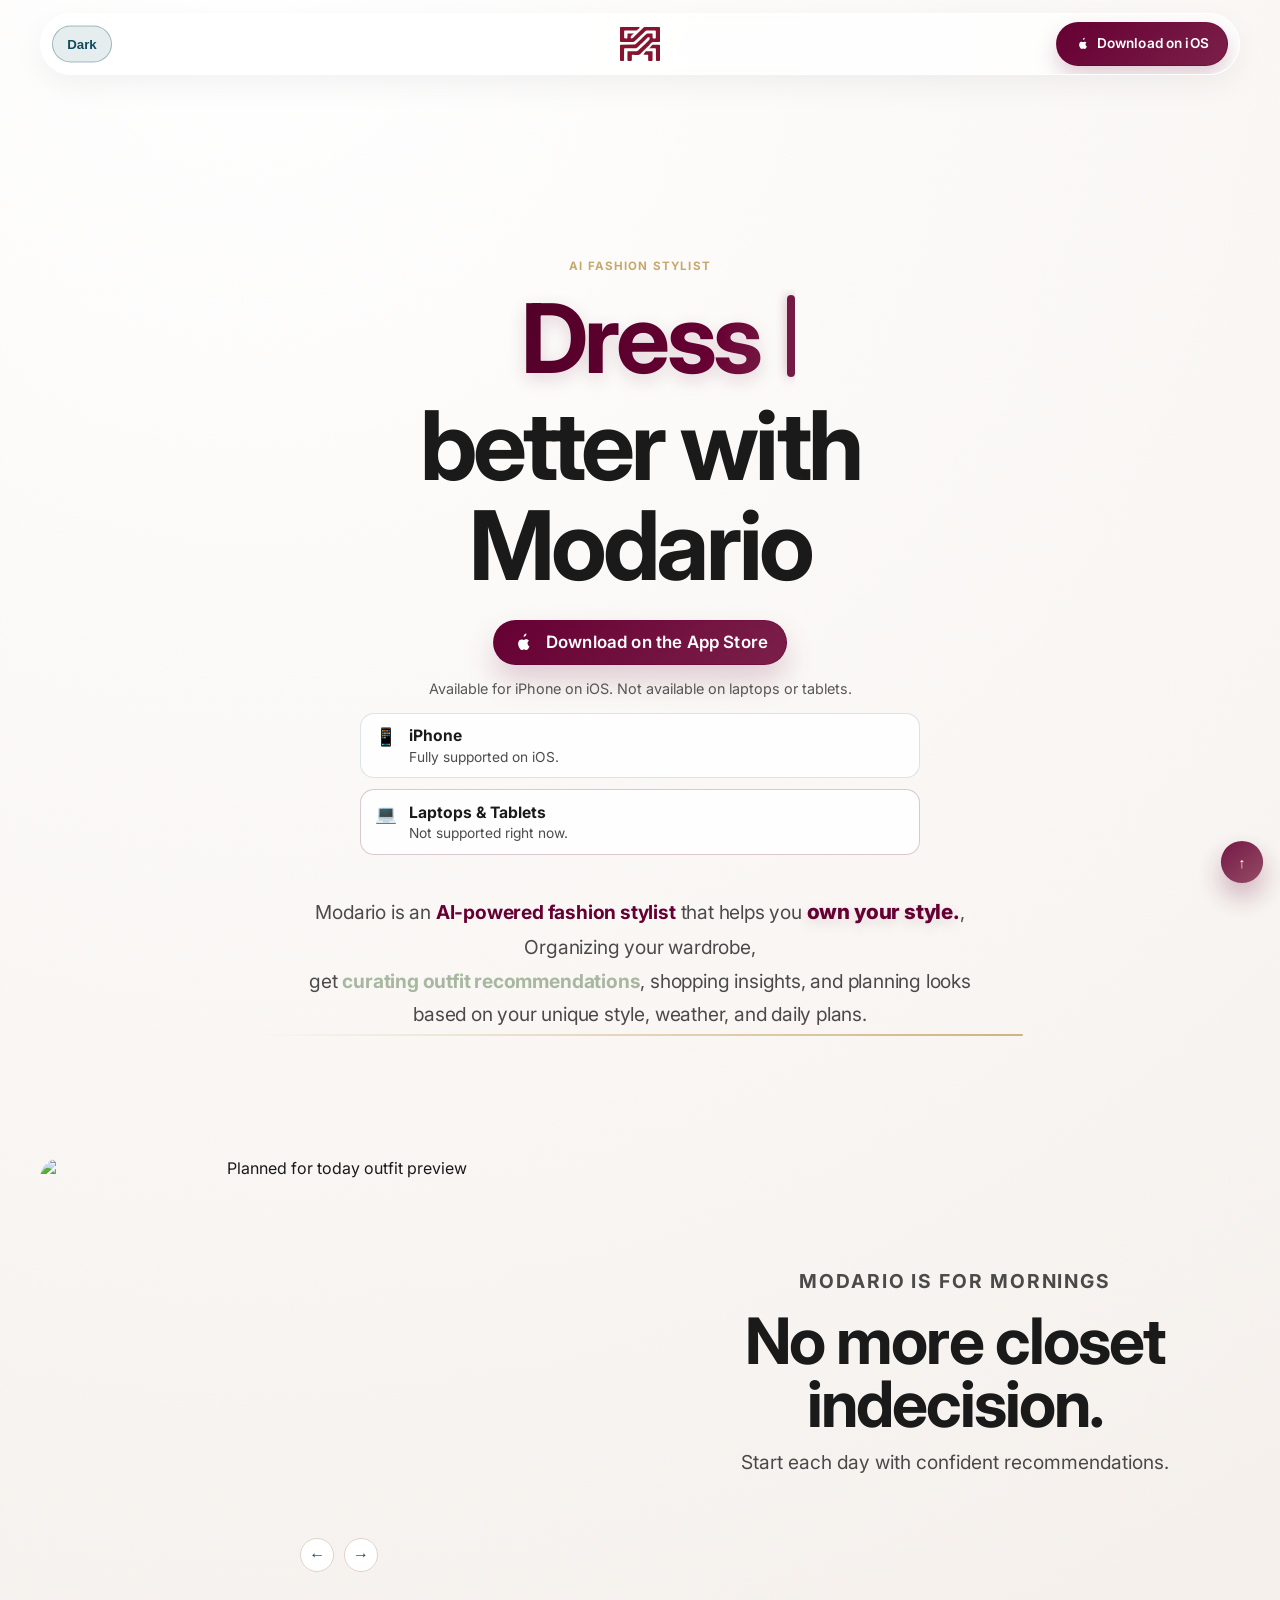
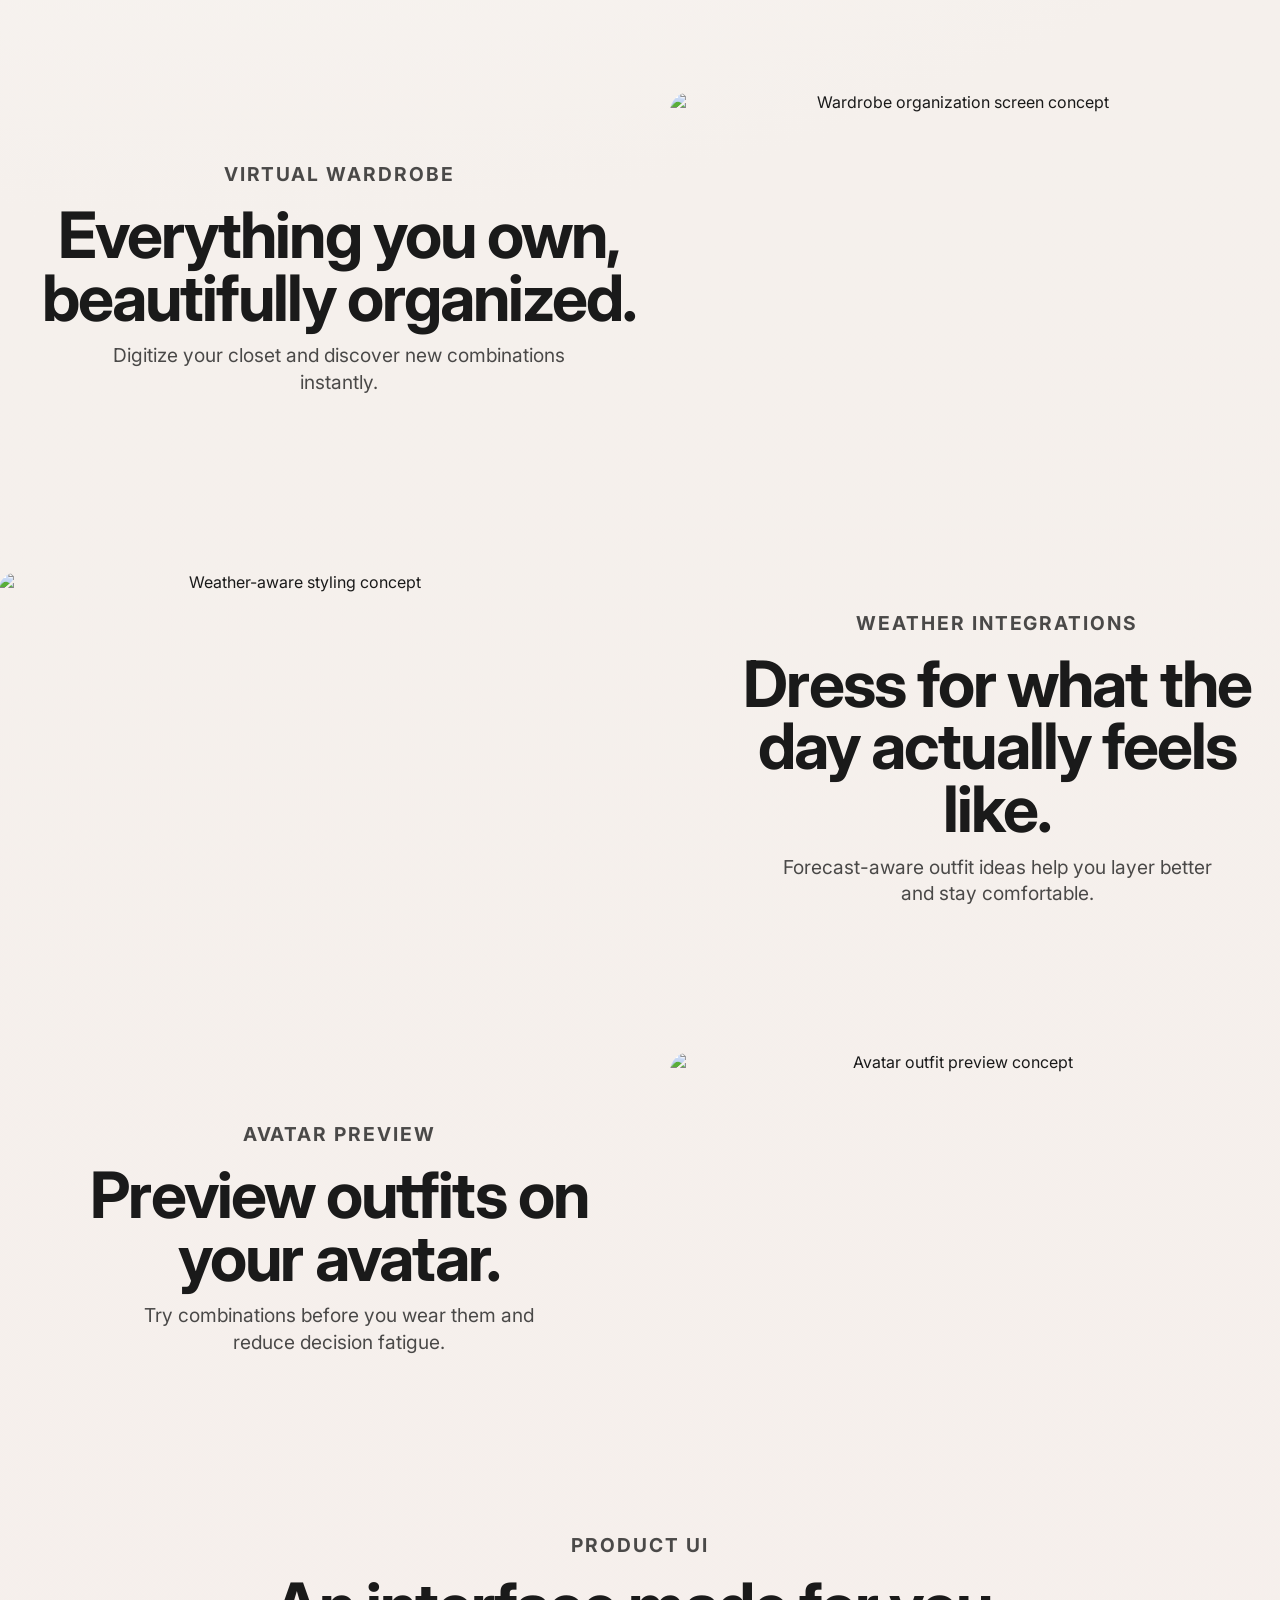
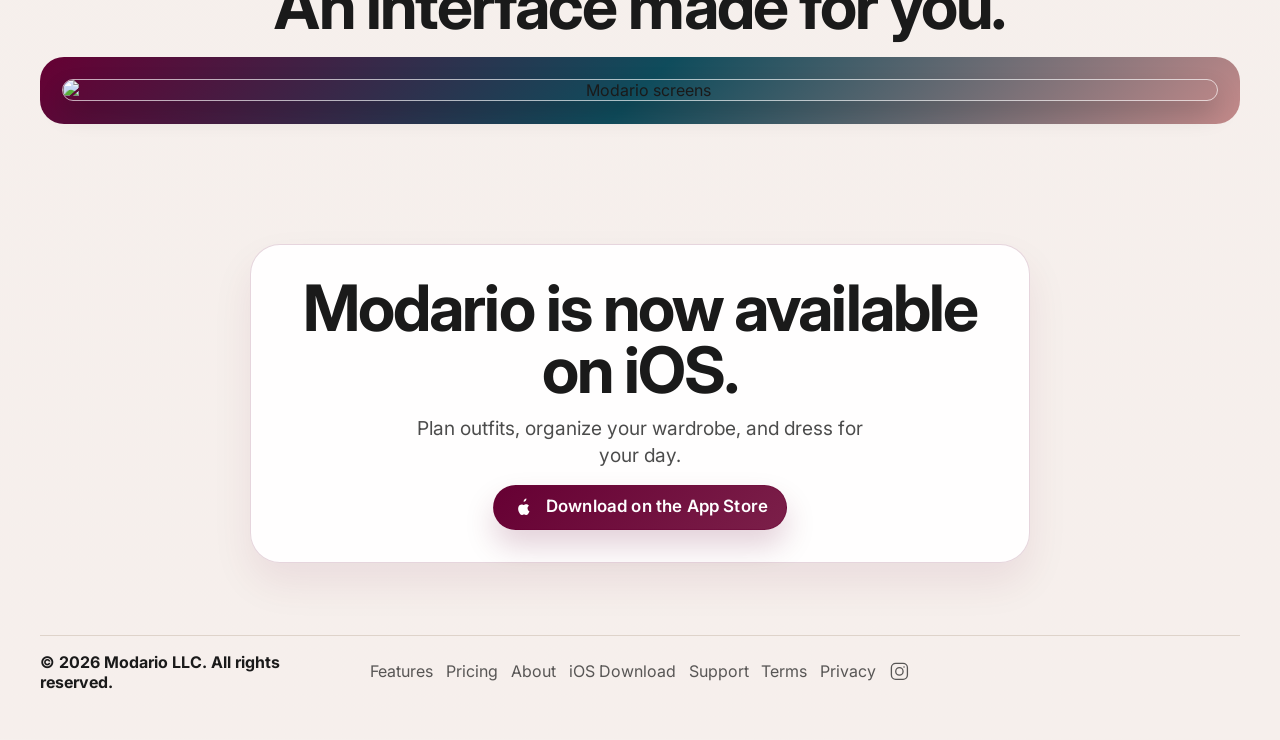
==== commit a8526d51: "Refine iOS App Store CTAs and remove launch banner" ====
--- a/index.html
+++ b/index.html
@@ -62,7 +62,13 @@
       </a>
       <div class="header-controls">
         <button type="button" class="theme-toggle" data-theme-toggle aria-label="Switch to dark theme" aria-pressed="false">Dark</button>
-        <a class="header-cta" href="https://apps.apple.com/us/app/modario/id6747510932" target="_blank" rel="noopener noreferrer">Download on iOS</a>
+        <a class="header-cta" href="https://apps.apple.com/us/app/modario/id6747510932" target="_blank" rel="noopener noreferrer" aria-label="Download Modario on the App Store">
+          <svg viewBox="0 0 24 24" aria-hidden="true" focusable="false">
+            <path d="M16.71 13.45c.02 2.25 2 3 2.02 3.01-.02.05-.31 1.07-1.03 2.13-.62.92-1.27 1.84-2.29 1.86-1 .02-1.32-.59-2.46-.59-1.15 0-1.5.57-2.43.61-1 .04-1.74-.99-2.37-1.91-1.3-1.89-2.3-5.34-.96-7.67.66-1.16 1.84-1.89 3.12-1.91.97-.02 1.89.66 2.46.66.57 0 1.63-.81 2.75-.69.47.02 1.79.19 2.64 1.43-.07.04-1.58.92-1.56 3.07ZM14.72 4.98c.52-.63.87-1.51.77-2.38-.75.03-1.67.5-2.2 1.13-.48.56-.9 1.45-.79 2.3.83.06 1.69-.42 2.22-1.05Z" />
+          </svg>
+          <span class="desktop-label">Download on iOS</span>
+          <span class="mobile-label">App Store</span>
+        </a>
       </div>
     </header>
 
@@ -119,9 +125,6 @@
     </div>
 
     <main>
-      <section class="launch-banner reveal" aria-label="Launch status">
-        <p><span class="launch-dot" aria-hidden="true"></span>Now live on iOS — download Modario for iPhone today.</p>
-      </section>
 
       <section class="hero reveal" id="hero" aria-labelledby="hero-title">
         <p class="eyebrow feature-label-gold">AI Fashion Stylist</p>
@@ -131,7 +134,7 @@
             <svg viewBox="0 0 24 24" aria-hidden="true" focusable="false">
               <path d="M16.71 13.45c.02 2.25 2 3 2.02 3.01-.02.05-.31 1.07-1.03 2.13-.62.92-1.27 1.84-2.29 1.86-1 .02-1.32-.59-2.46-.59-1.15 0-1.5.57-2.43.61-1 .04-1.74-.99-2.37-1.91-1.3-1.89-2.3-5.34-.96-7.67.66-1.16 1.84-1.89 3.12-1.91.97-.02 1.89.66 2.46.66.57 0 1.63-.81 2.75-.69.47.02 1.79.19 2.64 1.43-.07.04-1.58.92-1.56 3.07ZM14.72 4.98c.52-.63.87-1.51.77-2.38-.75.03-1.67.5-2.2 1.13-.48.56-.9 1.45-.79 2.3.83.06 1.69-.42 2.22-1.05Z" />
             </svg>
-            <span><strong>Download on the</strong>App Store</span>
+            <span>Download on the App Store</span>
           </a>
           <a class="btn secondary is-invisible" href="support.html" aria-hidden="true" tabindex="-1">Support Development</a>
         </div>
@@ -230,13 +233,13 @@
       </section>
 
       <section class="final-cta reveal" aria-labelledby="download-title">
-        <h2 id="download-title">Download Modario</h2>
-        <p>Modario is now live on iOS for iPhone.</p>
+        <h2 id="download-title">Modario is now available on iOS.</h2>
+        <p>Plan outfits, organize your wardrobe, and dress for your day.</p>
         <a class="btn app-store-badge" href="https://apps.apple.com/us/app/modario/id6747510932" target="_blank" rel="noopener noreferrer" aria-label="Download Modario on the App Store">
           <svg viewBox="0 0 24 24" aria-hidden="true" focusable="false">
             <path d="M16.71 13.45c.02 2.25 2 3 2.02 3.01-.02.05-.31 1.07-1.03 2.13-.62.92-1.27 1.84-2.29 1.86-1 .02-1.32-.59-2.46-.59-1.15 0-1.5.57-2.43.61-1 .04-1.74-.99-2.37-1.91-1.3-1.89-2.3-5.34-.96-7.67.66-1.16 1.84-1.89 3.12-1.91.97-.02 1.89.66 2.46.66.57 0 1.63-.81 2.75-.69.47.02 1.79.19 2.64 1.43-.07.04-1.58.92-1.56 3.07ZM14.72 4.98c.52-.63.87-1.51.77-2.38-.75.03-1.67.5-2.2 1.13-.48.56-.9 1.45-.79 2.3.83.06 1.69-.42 2.22-1.05Z" />
           </svg>
-          <span><strong>Download on the</strong>App Store</span>
+          <span>Download on the App Store</span>
         </a>
       </section>
 
--- a/styles.css
+++ b/styles.css
@@ -132,18 +132,37 @@
   transform: translateY(0) scale(0.95);
 }
 .header-cta {
+  display: inline-flex;
+  align-items: center;
+  justify-content: center;
+  gap: 0.4rem;
+  min-height: 44px;
   text-decoration: none;
   color: #fff;
-  background: #5a002d;
+  background: linear-gradient(135deg, #660033, #7b1f49);
   border: 1px solid rgba(102, 0, 51, 0.36);
   border-radius: 999px;
-  padding: 10px 16px;
+  padding: 10px 14px;
   font-weight: 600;
-  font-size: 0.88rem;
+  font-size: 0.85rem;
+  line-height: 1;
+  letter-spacing: 0.01em;
+  box-shadow: 0 10px 22px rgba(102, 0, 51, 0.2);
 }
 
 .header-cta:hover {
-  background: #4d0026;
+  background: linear-gradient(135deg, #5c002e, #701b42);
+}
+
+.header-cta svg {
+  width: 0.95rem;
+  height: 0.95rem;
+  fill: currentColor;
+  flex-shrink: 0;
+}
+
+.header-cta .mobile-label {
+  display: none;
 }
 
 .header-controls {
@@ -501,33 +520,6 @@
   justify-content: center;
 }
 
-.launch-banner {
-  margin-top: 2rem;
-}
-
-.launch-banner p {
-  margin-inline: auto;
-  max-width: 44ch;
-  display: inline-flex;
-  align-items: center;
-  gap: 0.5rem;
-  padding: 0.55rem 0.95rem;
-  border-radius: 999px;
-  border: 1px solid rgba(15, 76, 92, 0.28);
-  background: rgba(15, 76, 92, 0.08);
-  color: var(--teal);
-  font-size: 0.92rem;
-  font-weight: 600;
-}
-
-.launch-dot {
-  width: 0.6rem;
-  height: 0.6rem;
-  border-radius: 999px;
-  background: #2cb67d;
-  box-shadow: 0 0 0 6px rgba(44, 182, 125, 0.15);
-}
-
 .modario-intro {
   margin-top: 2rem;
   max-width: 860px;
@@ -647,10 +639,11 @@
 
 .app-store-badge {
   gap: 0.72rem;
-  background: #111;
+  background: linear-gradient(135deg, #660033, #7b1f49);
   color: #fff;
-  border-color: rgba(255, 255, 255, 0.34);
+  border-color: rgba(102, 0, 51, 0.34);
   padding: 0.65rem 1.15rem;
+  box-shadow: 0 16px 30px rgba(102, 0, 51, 0.18);
 }
 
 .app-store-badge svg {
@@ -1449,22 +1442,16 @@
 
 body[data-theme='dark'] .header-cta {
   color: #fff;
-  background: #7a2546;
+  background: linear-gradient(135deg, #8f3658, #a74970);
   border-color: rgba(245, 216, 171, 0.28);
 }
 
 body[data-theme='dark'] .header-cta:hover {
-  background: #892f52;
+  background: linear-gradient(135deg, #9b4264, #b35679);
 }
 
 body[data-theme='dark'] .availability-note {
   color: rgba(248, 242, 233, 0.8);
-}
-
-body[data-theme='dark'] .launch-banner p {
-  border-color: rgba(158, 215, 223, 0.3);
-  background: rgba(15, 76, 92, 0.28);
-  color: #c7eef4;
 }
 
 body[data-theme='dark'] .device-chip {
@@ -1665,6 +1652,27 @@
 }
 
 @media (max-width: 700px) {
+  .floating-header {
+    padding: 0.42rem 0.6rem;
+  }
+
+  .header-brand {
+    width: min(150px, 43vw);
+  }
+
+  .header-cta {
+    padding: 10px 12px;
+    font-size: 0.8rem;
+  }
+
+  .header-cta .desktop-label {
+    display: none;
+  }
+
+  .header-cta .mobile-label {
+    display: inline;
+  }
+
   .site-home .floating-header {
     flex-wrap: wrap;
     gap: 0.55rem;
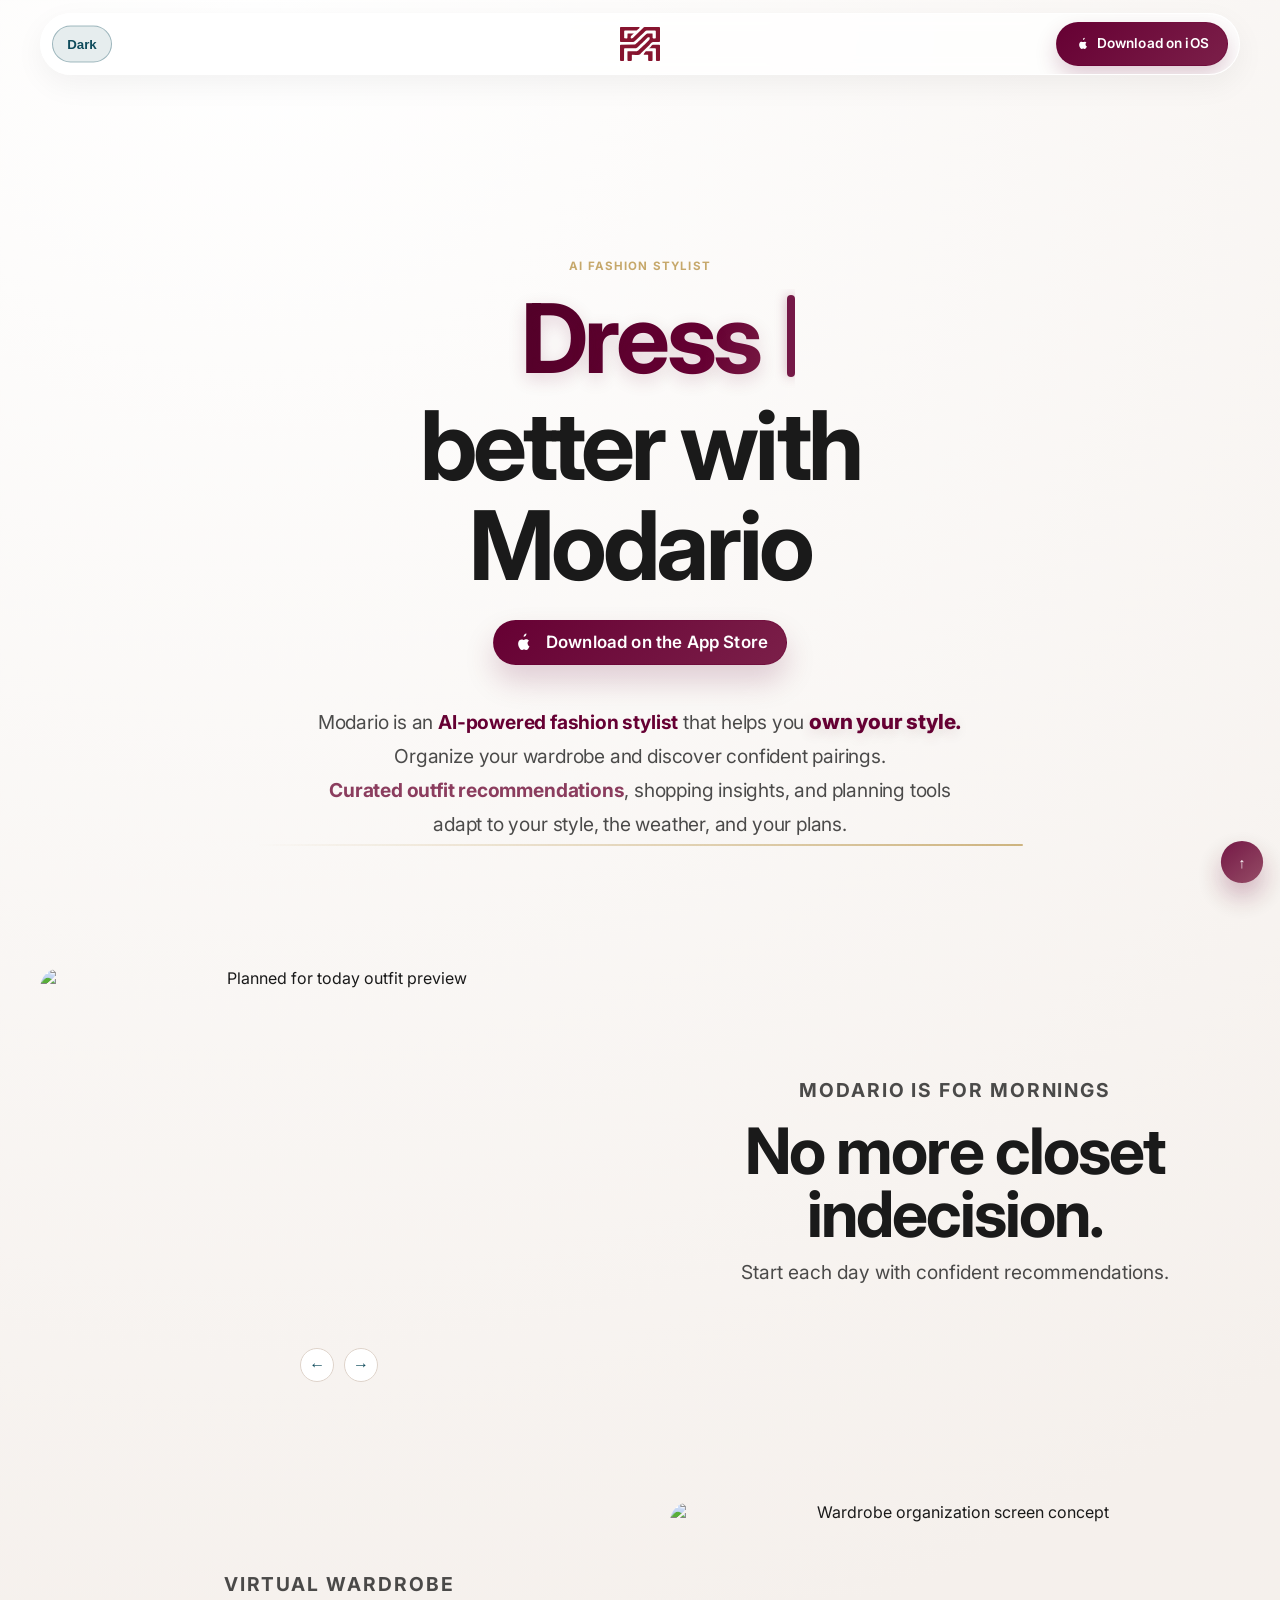
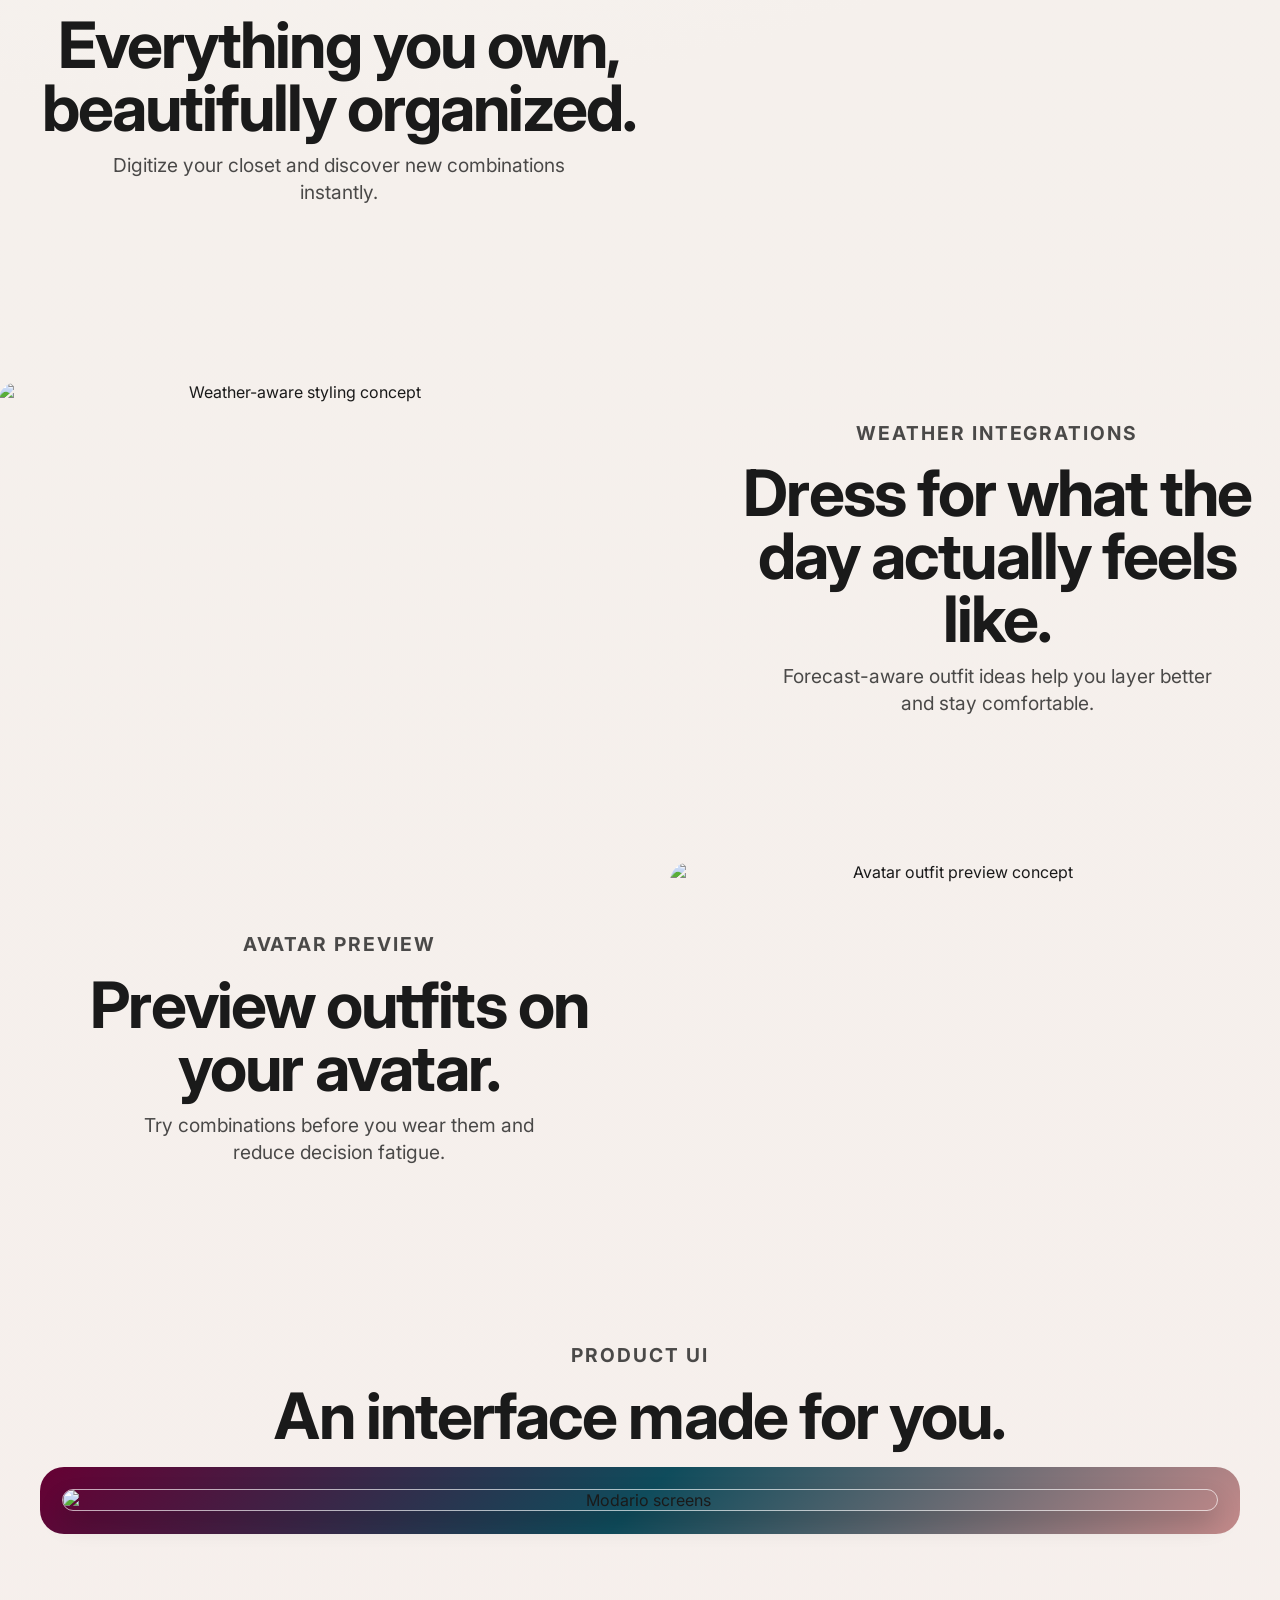
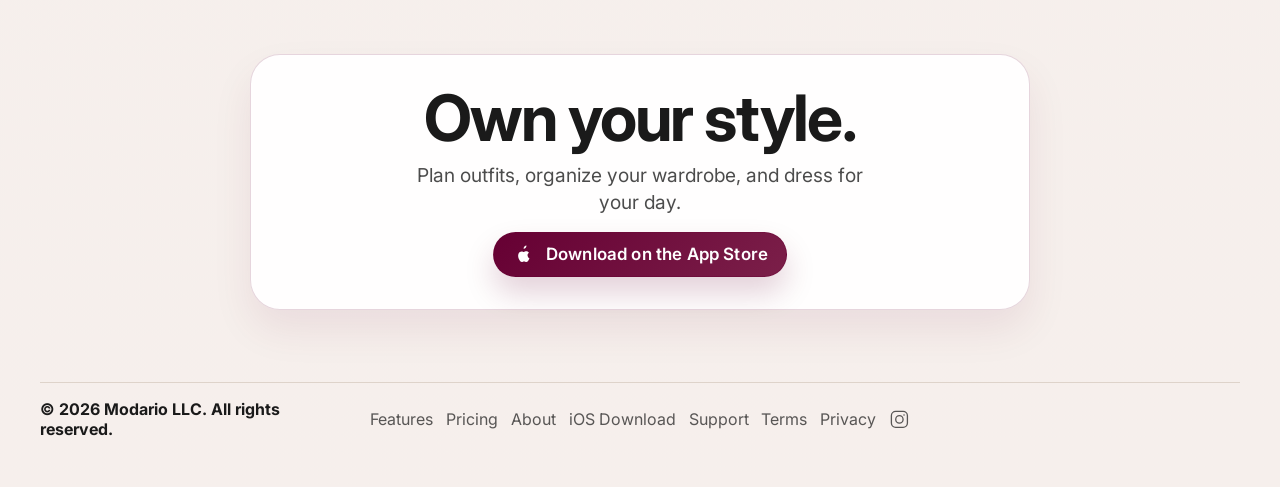
==== commit 340e09a5: "Polish iOS messaging, remove device cards, and fix App Store links" ====
--- a/index.html
+++ b/index.html
@@ -62,7 +62,7 @@
       </a>
       <div class="header-controls">
         <button type="button" class="theme-toggle" data-theme-toggle aria-label="Switch to dark theme" aria-pressed="false">Dark</button>
-        <a class="header-cta" href="https://apps.apple.com/us/app/modario/id6747510932" target="_blank" rel="noopener noreferrer" aria-label="Download Modario on the App Store">
+        <a class="header-cta" href="https://apps.apple.com/us/app/id6747510932" target="_blank" rel="noopener noreferrer" aria-label="Download Modario on the App Store">
           <svg viewBox="0 0 24 24" aria-hidden="true" focusable="false">
             <path d="M16.71 13.45c.02 2.25 2 3 2.02 3.01-.02.05-.31 1.07-1.03 2.13-.62.92-1.27 1.84-2.29 1.86-1 .02-1.32-.59-2.46-.59-1.15 0-1.5.57-2.43.61-1 .04-1.74-.99-2.37-1.91-1.3-1.89-2.3-5.34-.96-7.67.66-1.16 1.84-1.89 3.12-1.91.97-.02 1.89.66 2.46.66.57 0 1.63-.81 2.75-.69.47.02 1.79.19 2.64 1.43-.07.04-1.58.92-1.56 3.07ZM14.72 4.98c.52-.63.87-1.51.77-2.38-.75.03-1.67.5-2.2 1.13-.48.56-.9 1.45-.79 2.3.83.06 1.69-.42 2.22-1.05Z" />
           </svg>
@@ -130,7 +130,7 @@
         <p class="eyebrow feature-label-gold">AI Fashion Stylist</p>
         <h1 id="hero-title" class="hero-title"><span class="type-style">Dress</span><span class="with-modario">better with Modario</span></h1>
         <div class="hero-cta-row">
-          <a class="btn app-store-badge" href="https://apps.apple.com/us/app/modario/id6747510932" target="_blank" rel="noopener noreferrer" aria-label="Download Modario on the App Store">
+          <a class="btn app-store-badge" href="https://apps.apple.com/us/app/id6747510932" target="_blank" rel="noopener noreferrer" aria-label="Download Modario on the App Store">
             <svg viewBox="0 0 24 24" aria-hidden="true" focusable="false">
               <path d="M16.71 13.45c.02 2.25 2 3 2.02 3.01-.02.05-.31 1.07-1.03 2.13-.62.92-1.27 1.84-2.29 1.86-1 .02-1.32-.59-2.46-.59-1.15 0-1.5.57-2.43.61-1 .04-1.74-.99-2.37-1.91-1.3-1.89-2.3-5.34-.96-7.67.66-1.16 1.84-1.89 3.12-1.91.97-.02 1.89.66 2.46.66.57 0 1.63-.81 2.75-.69.47.02 1.79.19 2.64 1.43-.07.04-1.58.92-1.56 3.07ZM14.72 4.98c.52-.63.87-1.51.77-2.38-.75.03-1.67.5-2.2 1.13-.48.56-.9 1.45-.79 2.3.83.06 1.69-.42 2.22-1.05Z" />
             </svg>
@@ -138,23 +138,6 @@
           </a>
           <a class="btn secondary is-invisible" href="support.html" aria-hidden="true" tabindex="-1">Support Development</a>
         </div>
-        <p class="availability-note">Available for iPhone on iOS. Not available on laptops or tablets.</p>
-        <div class="device-availability" aria-label="Supported devices">
-          <article class="device-chip device-chip--supported">
-            <span class="device-icon" aria-hidden="true">📱</span>
-            <div>
-              <h3>iPhone</h3>
-              <p>Fully supported on iOS.</p>
-            </div>
-          </article>
-          <article class="device-chip device-chip--unsupported">
-            <span class="device-icon" aria-hidden="true">💻</span>
-            <div>
-              <h3>Laptops & Tablets</h3>
-              <p>Not supported right now.</p>
-            </div>
-          </article>
-        </div>
       </section>
 
       <section class="modario-intro reveal" aria-labelledby="modario-intro-title">
@@ -162,13 +145,13 @@
         <p class="modario-intro-animated">
           <span class="intro-line">
             Modario is an <span class="intro-highlight-burgundy">AI-powered fashion stylist</span> that helps you
-            <span class="intro-emphasis">own your style.</span>,
+            <span class="intro-emphasis">own your style.</span>
           </span>
-          <span class="intro-line">Organizing your wardrobe,</span>
+          <span class="intro-line">Organize your wardrobe and discover confident pairings.</span>
           <span class="intro-line">
-            get <span class="intro-highlight-green">curating outfit recommendations</span>, shopping insights, and planning looks
+            <span class="intro-highlight-burgundy-soft">Curated outfit recommendations</span>, shopping insights, and planning tools
           </span>
-          <span class="intro-line">based on your unique style, weather, and daily plans.</span>
+          <span class="intro-line">adapt to your style, the weather, and your plans.</span>
         </p>
       </section>
 
@@ -233,9 +216,9 @@
       </section>
 
       <section class="final-cta reveal" aria-labelledby="download-title">
-        <h2 id="download-title">Modario is now available on iOS.</h2>
+        <h2 id="download-title">Own your style.</h2>
         <p>Plan outfits, organize your wardrobe, and dress for your day.</p>
-        <a class="btn app-store-badge" href="https://apps.apple.com/us/app/modario/id6747510932" target="_blank" rel="noopener noreferrer" aria-label="Download Modario on the App Store">
+        <a class="btn app-store-badge" href="https://apps.apple.com/us/app/id6747510932" target="_blank" rel="noopener noreferrer" aria-label="Download Modario on the App Store">
           <svg viewBox="0 0 24 24" aria-hidden="true" focusable="false">
             <path d="M16.71 13.45c.02 2.25 2 3 2.02 3.01-.02.05-.31 1.07-1.03 2.13-.62.92-1.27 1.84-2.29 1.86-1 .02-1.32-.59-2.46-.59-1.15 0-1.5.57-2.43.61-1 .04-1.74-.99-2.37-1.91-1.3-1.89-2.3-5.34-.96-7.67.66-1.16 1.84-1.89 3.12-1.91.97-.02 1.89.66 2.46.66.57 0 1.63-.81 2.75-.69.47.02 1.79.19 2.64 1.43-.07.04-1.58.92-1.56 3.07ZM14.72 4.98c.52-.63.87-1.51.77-2.38-.75.03-1.67.5-2.2 1.13-.48.56-.9 1.45-.79 2.3.83.06 1.69-.42 2.22-1.05Z" />
           </svg>
@@ -251,7 +234,7 @@
         <a href="features.html">Features</a>
         <a href="pricing.html">Pricing</a>
         <a href="about.html">About</a>
-        <a href="https://apps.apple.com/us/app/modario/id6747510932" target="_blank" rel="noopener noreferrer">iOS Download</a>
+        <a href="https://apps.apple.com/us/app/id6747510932" target="_blank" rel="noopener noreferrer">iOS Download</a>
         <a href="support.html">Support</a>
         <a href="terms.html">Terms</a>
         <a href="privacy.html">Privacy</a>
--- a/styles.css
+++ b/styles.css
@@ -585,8 +585,8 @@
   font-weight: 700;
 }
 
-.intro-highlight-green {
-  color: var(--sage);
+.intro-highlight-burgundy-soft {
+  color: #8b3d5e;
   font-weight: 700;
 }
 
@@ -670,51 +670,6 @@
 .app-store-badge span {
   font-size: 1.06rem;
   font-weight: 600;
-}
-
-.availability-note {
-  margin-top: 0.9rem;
-  font-size: 0.9rem;
-  color: rgba(26, 26, 26, 0.72);
-}
-
-.device-availability {
-  margin-top: 1rem;
-  display: grid;
-  gap: 0.7rem;
-  max-width: 560px;
-  margin-inline: auto;
-}
-
-.device-chip {
-  border-radius: 14px;
-  border: 1px solid rgba(15, 76, 92, 0.15);
-  background: rgba(255, 255, 255, 0.85);
-  padding: 0.8rem 0.9rem;
-  display: grid;
-  grid-template-columns: auto 1fr;
-  gap: 0.7rem;
-  text-align: left;
-}
-
-.device-chip .device-icon {
-  font-size: 1.1rem;
-}
-
-.device-chip h3 {
-  margin: 0;
-  font-size: 0.98rem;
-  color: var(--charcoal);
-}
-
-.device-chip p {
-  margin-top: 0.2rem;
-  font-size: 0.86rem;
-  color: var(--text-secondary);
-}
-
-.device-chip--unsupported {
-  border-color: rgba(102, 0, 51, 0.22);
 }
 
 .story,
@@ -1448,23 +1403,6 @@
 
 body[data-theme='dark'] .header-cta:hover {
   background: linear-gradient(135deg, #9b4264, #b35679);
-}
-
-body[data-theme='dark'] .availability-note {
-  color: rgba(248, 242, 233, 0.8);
-}
-
-body[data-theme='dark'] .device-chip {
-  background: rgba(20, 27, 36, 0.84);
-  border-color: rgba(233, 237, 243, 0.18);
-}
-
-body[data-theme='dark'] .device-chip h3 {
-  color: #f7f8fa;
-}
-
-body[data-theme='dark'] .device-chip p {
-  color: rgba(233, 237, 243, 0.82);
 }
 
 body[data-theme='dark'] .pricing-table {
@@ -1520,8 +1458,8 @@
   color: #f0a7c4;
 }
 
-body[data-theme='dark'] .intro-highlight-green {
-  color: #9cd8b0;
+body[data-theme='dark'] .intro-highlight-burgundy-soft {
+  color: #d08aaa;
 }
 
 @keyframes intro-fade-up {
